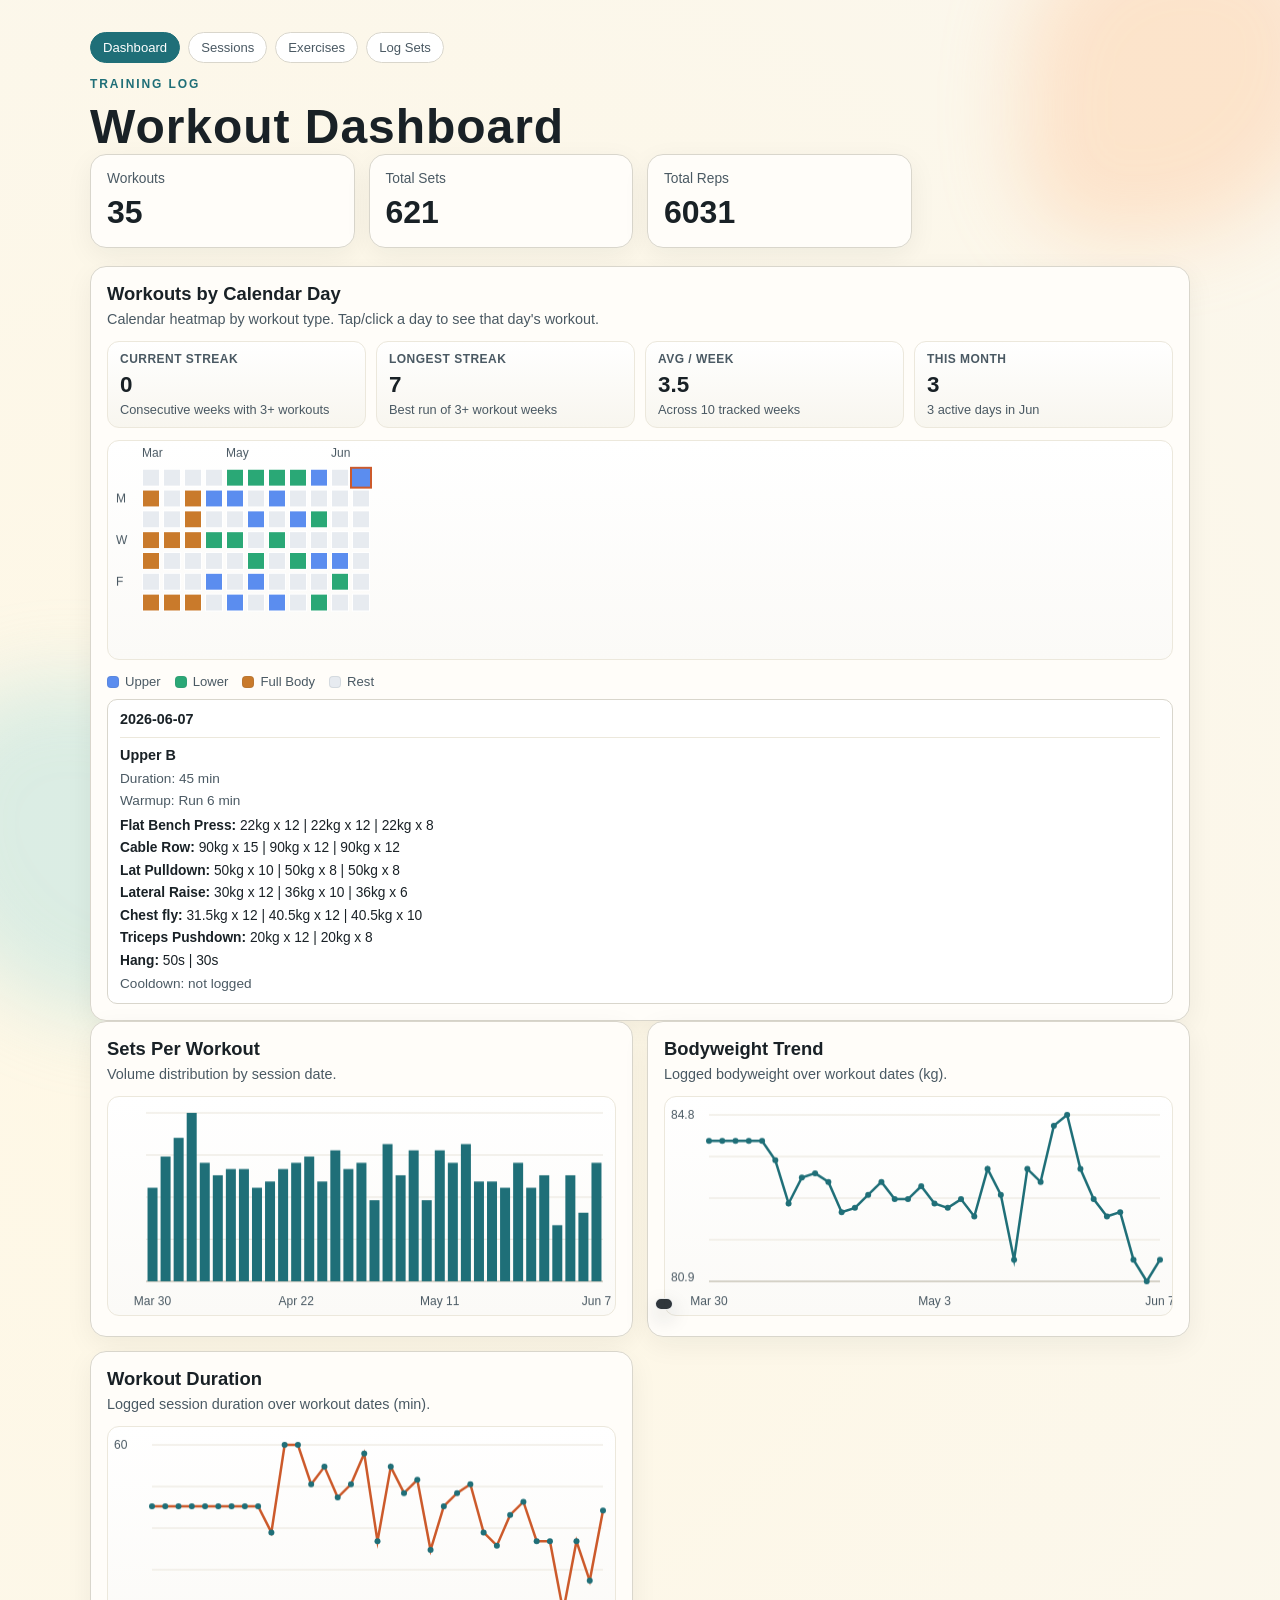
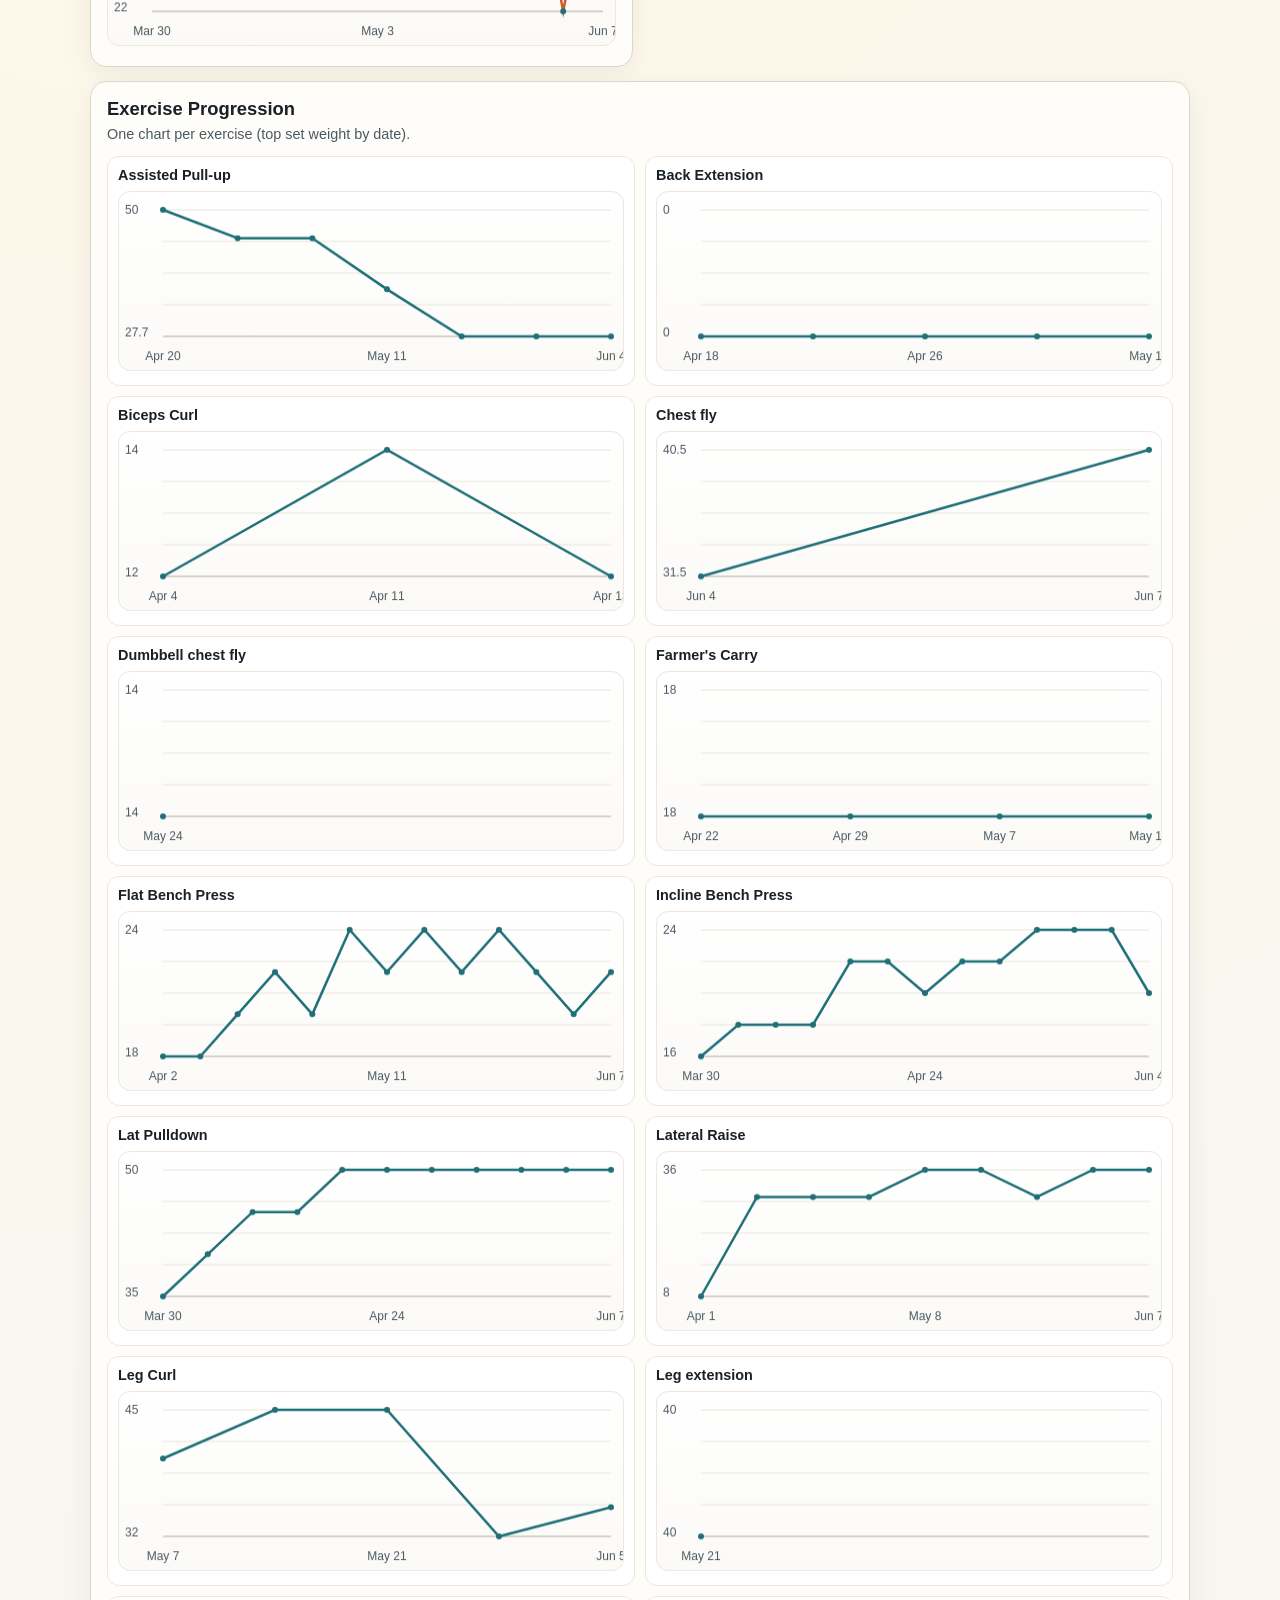
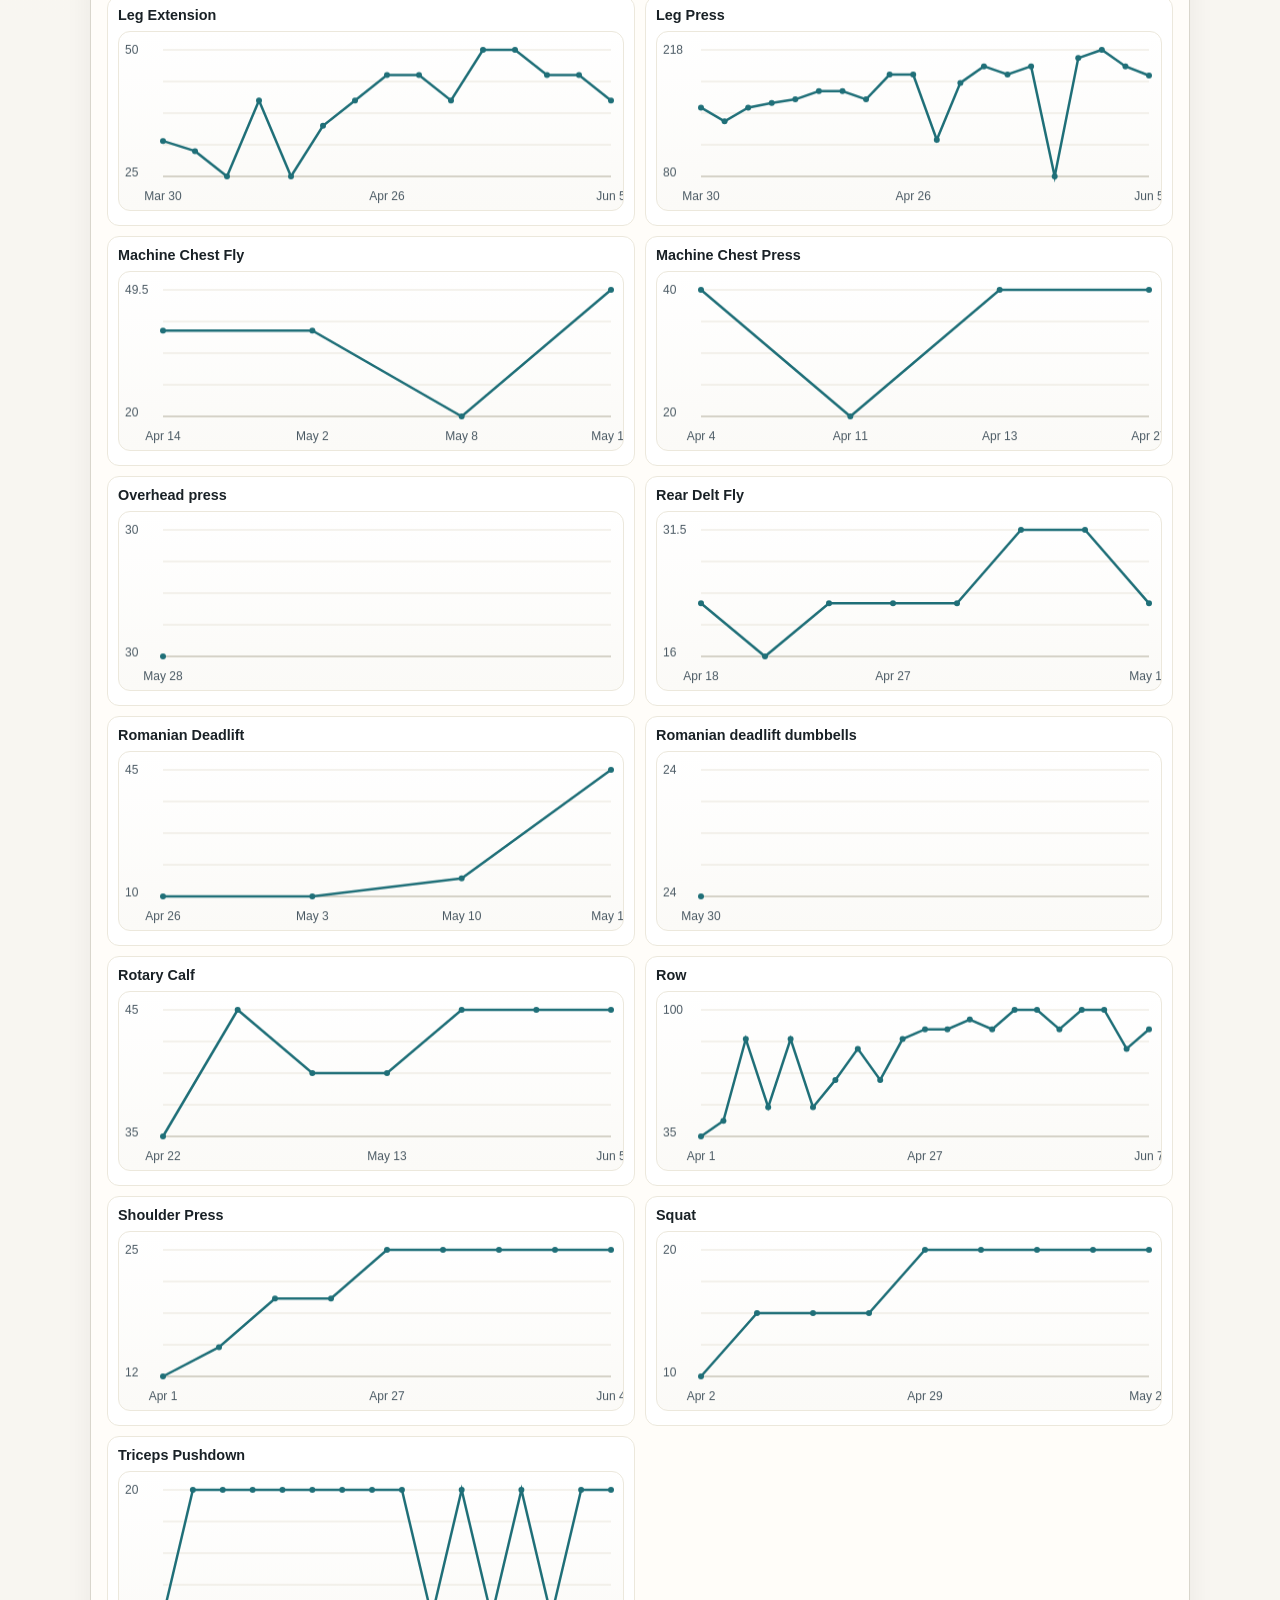
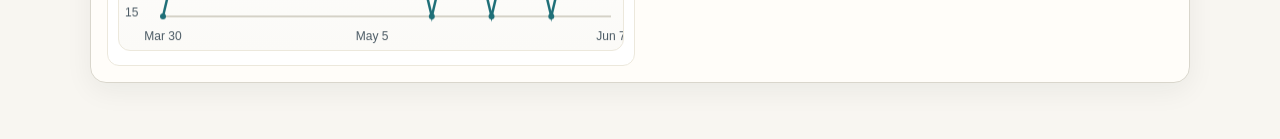
==== dashboard.html @ 43445c9c "Make log sets the default page" ====
<!doctype html>
<html lang="en">
  <head>
    <meta charset="UTF-8" />
    <meta name="viewport" content="width=device-width, initial-scale=1.0" />
    <title>Workout Dashboard</title>
    <link rel="icon" href="./favicon.svg" type="image/svg+xml" />
    <link rel="stylesheet" href="styles.css?v=20260505a" />
  </head>
  <body>
    <div class="bg-shape bg-shape-a"></div>
    <div class="bg-shape bg-shape-b"></div>

    <main class="container">
      <nav class="top-nav">
        <a class="top-nav-link is-active" href="./dashboard.html">Dashboard</a>
        <a class="top-nav-link" href="./sessions.html">Sessions</a>
        <a class="top-nav-link" href="./exercises.html">Exercises</a>
        <a class="top-nav-link" href="./index.html">Log Sets</a>
      </nav>
      <header class="hero">
        <p class="eyebrow">Training Log</p>
        <h1>Workout Dashboard</h1>
      </header>

      <section class="kpi-grid" aria-label="Key metrics">
        <article class="kpi-card">
          <p class="kpi-label">Workouts</p>
          <p id="kpi-workouts" class="kpi-value">-</p>
        </article>
        <article class="kpi-card">
          <p class="kpi-label">Total Sets</p>
          <p id="kpi-sets" class="kpi-value">-</p>
        </article>
        <article class="kpi-card">
          <p class="kpi-label">Total Reps</p>
          <p id="kpi-reps" class="kpi-value">-</p>
        </article>
      </section>

      <section class="panel">
        <h2>Workouts by Calendar Day</h2>
        <p class="panel-note">Calendar heatmap by workout type. Tap/click a day to see that day's workout.</p>
        <div id="activity-summary" class="activity-summary" aria-label="Training summary"></div>
        <canvas id="calendar-chart" height="220"></canvas>
        <div id="calendar-legend" class="calendar-legend" aria-label="Workout type legend"></div>
        <div id="calendar-day-detail" class="calendar-day-detail"></div>
      </section>

      <section class="panel-grid">
        <article class="panel">
          <h2>Sets Per Workout</h2>
          <p class="panel-note">Volume distribution by session date.</p>
          <canvas id="sets-chart" height="220"></canvas>
        </article>

        <article class="panel">
          <h2>Bodyweight Trend</h2>
          <p class="panel-note">Logged bodyweight over workout dates (kg).</p>
          <canvas id="bodyweight-chart" height="220"></canvas>
        </article>

        <article class="panel">
          <h2>Workout Duration</h2>
          <p class="panel-note">Logged session duration over workout dates (min).</p>
          <canvas id="duration-chart" height="220"></canvas>
        </article>

        <article class="panel panel-wide">
          <h2>Exercise Progression</h2>
          <p class="panel-note">One chart per exercise (top set weight by date).</p>
          <div id="exercise-charts" class="exercise-charts"></div>
        </article>
      </section>

    </main>

    <script src="app.js?v=20260521a"></script>
  </body>
</html>
---- styles.css ----
:root {
  --bg: #f8f6f1;
  --ink: #192126;
  --ink-soft: #4a5963;
  --card: #fffdf8;
  --line: #d9d6cc;
  --accent: #cc5a2b;
  --accent-2: #1f6f78;
  --accent-3: #e7b10a;
}

* {
  box-sizing: border-box;
}

body {
  margin: 0;
  color: var(--ink);
  background: radial-gradient(circle at 20% 20%, #fff8e5 0%, var(--bg) 55%),
    linear-gradient(180deg, #fdfbf6 0%, #f5f2ea 100%);
  font-family: "Avenir Next", "Trebuchet MS", "Gill Sans", sans-serif;
}

.bg-shape {
  position: fixed;
  z-index: -1;
  filter: blur(40px);
  opacity: 0.35;
}

.bg-shape-a {
  width: 320px;
  height: 320px;
  border-radius: 55% 45% 70% 30%;
  background: #ffc08f;
  top: -80px;
  right: -60px;
}

.bg-shape-b {
  width: 340px;
  height: 340px;
  border-radius: 42% 58% 35% 65%;
  background: #9ad9de;
  bottom: -120px;
  left: -80px;
}

.container {
  width: min(1100px, 92vw);
  margin: 32px auto 56px;
}

.top-nav {
  display: flex;
  gap: 8px;
  margin-bottom: 14px;
}

.top-nav-link {
  text-decoration: none;
  border: 1px solid var(--line);
  border-radius: 999px;
  padding: 7px 12px;
  font-size: 0.82rem;
  color: var(--ink-soft);
  background: #fff;
}

.top-nav-link.is-active {
  color: #fff;
  background: var(--accent-2);
  border-color: var(--accent-2);
}

.hero h1 {
  margin: 0;
  font-size: clamp(2rem, 4vw, 3rem);
  letter-spacing: 0.02em;
}

.eyebrow {
  margin: 0 0 8px;
  text-transform: uppercase;
  letter-spacing: 0.16em;
  color: var(--accent-2);
  font-size: 0.75rem;
  font-weight: 700;
}

.subtitle {
  margin: 8px 0 24px;
  color: var(--ink-soft);
}

.kpi-grid {
  display: grid;
  grid-template-columns: repeat(4, minmax(0, 1fr));
  gap: 14px;
  margin-bottom: 18px;
}

.kpi-card,
.panel {
  position: relative;
  background: color-mix(in oklab, var(--card) 90%, white 10%);
  border: 1px solid var(--line);
  border-radius: 16px;
  padding: 16px;
  box-shadow: 0 8px 28px rgba(25, 33, 38, 0.06);
}

.kpi-label {
  margin: 0;
  font-size: 0.86rem;
  color: var(--ink-soft);
}

.kpi-value {
  margin: 8px 0 0;
  font-size: clamp(1.4rem, 2.6vw, 2rem);
  font-weight: 700;
}

.panel-grid {
  display: grid;
  grid-template-columns: 1fr 1fr;
  gap: 14px;
}

.panel-wide {
  grid-column: 1 / -1;
}

.panel h2 {
  margin: 0;
  font-size: 1.15rem;
}

.panel-note {
  margin: 6px 0 14px;
  color: var(--ink-soft);
  font-size: 0.9rem;
}

.panel-head {
  display: flex;
  align-items: flex-end;
  justify-content: space-between;
  gap: 12px;
}

.select-wrap {
  display: inline-flex;
  flex-direction: column;
  gap: 6px;
  font-size: 0.8rem;
  color: var(--ink-soft);
}

select {
  min-width: 220px;
  border: 1px solid var(--line);
  background: #fff;
  padding: 8px 10px;
  border-radius: 10px;
  color: var(--ink);
  font: inherit;
}

canvas {
  width: 100%;
  border-radius: 12px;
  background: linear-gradient(180deg, #ffffff 0%, #fbfaf7 100%);
  border: 1px solid #ece8dc;
}

.chart-tooltip {
  position: absolute;
  z-index: 4;
  pointer-events: none;
  transform: translate(-50%, calc(-100% - 10px));
  padding: 5px 8px;
  border-radius: 7px;
  background: rgba(35, 42, 48, 0.94);
  color: #fff;
  border: 1px solid rgba(255, 255, 255, 0.9);
  box-shadow: 0 8px 20px rgba(25, 33, 38, 0.18);
  font-size: 0.78rem;
  white-space: nowrap;
}

.chart-tooltip[hidden] {
  display: none;
}

.session-list {
  display: grid;
  grid-template-columns: repeat(2, minmax(0, 1fr));
  gap: 10px;
}

.session-item {
  border: 1px solid var(--line);
  border-radius: 10px;
  padding: 10px;
  background: #fff;
}

.session-title {
  margin: 0;
  font-weight: 700;
  font-size: 0.95rem;
}

.session-meta,
.session-notes {
  margin: 4px 0 0;
  font-size: 0.84rem;
  color: var(--ink-soft);
}

.session-workout {
  margin-top: 8px;
  padding-top: 8px;
  border-top: 1px solid #ece8dc;
}

.session-exercise {
  margin: 5px 0 0;
  font-size: 0.84rem;
  color: var(--ink);
  line-height: 1.35;
}

.calendar-day-detail {
  margin-top: 10px;
  padding: 10px 12px;
  border: 1px solid var(--line);
  border-radius: 10px;
  background: #fff;
  font-size: 0.9rem;
  color: var(--ink);
  line-height: 1.35;
}

.activity-summary {
  display: grid;
  grid-template-columns: repeat(4, minmax(0, 1fr));
  gap: 10px;
  margin: 10px 0 12px;
}

.activity-stat {
  border: 1px solid #ece8dc;
  border-radius: 12px;
  background: linear-gradient(180deg, #ffffff 0%, #f8f6ef 100%);
  padding: 10px 12px;
}

.activity-stat-label {
  margin: 0;
  font-size: 0.75rem;
  font-weight: 700;
  letter-spacing: 0.04em;
  text-transform: uppercase;
  color: var(--ink-soft);
}

.activity-stat-value {
  margin: 6px 0 0;
  font-size: 1.4rem;
  font-weight: 700;
  color: var(--ink);
}

.activity-stat-note {
  margin: 4px 0 0;
  font-size: 0.8rem;
  color: var(--ink-soft);
}

.calendar-legend {
  display: flex;
  flex-wrap: wrap;
  gap: 8px 14px;
  margin-top: 10px;
  font-size: 0.82rem;
  color: var(--ink-soft);
}

.calendar-legend-item {
  display: inline-flex;
  align-items: center;
  gap: 6px;
}

.calendar-legend-swatch {
  width: 12px;
  height: 12px;
  border-radius: 4px;
  border: 1px solid rgba(74, 89, 99, 0.12);
}

.calendar-detail-workout {
  margin-top: 8px;
  padding-top: 8px;
  border-top: 1px solid #ece8dc;
}

.calendar-detail-meta {
  margin-top: 4px;
  color: var(--ink-soft);
  font-size: 0.85rem;
}

.calendar-detail-list {
  margin-top: 6px;
}

.calendar-detail-ex {
  margin-top: 4px;
  font-size: 0.86rem;
}

@media (max-width: 820px) {
  .activity-summary {
    grid-template-columns: repeat(2, minmax(0, 1fr));
  }
}

.week-overview,
.next-plan {
  display: grid;
  gap: 8px;
}

.week-overview-item,
.next-plan-item {
  border: 1px solid #ece8dc;
  border-radius: 10px;
  background: #fff;
  padding: 8px 10px;
  font-size: 0.9rem;
}

.next-plan-toggle {
  width: 100%;
  display: flex;
  align-items: flex-start;
  gap: 10px;
  text-align: left;
  color: inherit;
  font: inherit;
  cursor: pointer;
}

.next-plan-check {
  width: 24px;
  height: 24px;
  border-radius: 999px;
  border: 1px solid var(--line);
  background: #fff;
  color: #fff;
  display: inline-flex;
  align-items: center;
  justify-content: center;
  font-weight: 700;
  flex: 0 0 24px;
}

.week-overview-head {
  display: flex;
  align-items: center;
  justify-content: space-between;
  gap: 10px;
}

.week-overview-side {
  display: flex;
  flex-direction: column;
  align-items: flex-end;
  gap: 4px;
}

.week-overview-estimate {
  font-size: 0.8rem;
  color: var(--ink-soft);
}

.next-plan-head {
  font-size: 0.88rem;
  color: var(--ink-soft);
}

.next-plan-copy {
  min-width: 0;
}

.next-plan-toggle.is-done {
  background: color-mix(in oklab, #dff4e7 72%, white 28%);
  border-color: #9cccaf;
}

.next-plan-toggle.is-done .next-plan-check {
  border-color: #1f7a43;
  background: #1f7a43;
}

.next-plan-toggle.is-done .next-plan-name,
.next-plan-toggle.is-done .next-plan-target {
  opacity: 0.8;
}

.week-overview-item.is-next-workout {
  border-color: #8db5bb;
  background: color-mix(in oklab, #e8f6f7 72%, white 28%);
}

.next-plan-action {
  flex-shrink: 0;
  border: 1px solid #8db5bb;
  border-radius: 999px;
  background: #f2fbfc;
  color: #1f6f78;
  font: inherit;
  font-size: 0.78rem;
  font-weight: 700;
  padding: 6px 10px;
  cursor: pointer;
}

.next-plan-action.is-active {
  background: #1f6f78;
  border-color: #1f6f78;
  color: #fff;
  cursor: default;
}

.next-plan-name {
  font-weight: 700;
}

.next-plan-target {
  margin-top: 2px;
  color: var(--ink-soft);
  font-size: 0.84rem;
}

.exercise-charts {
  display: grid;
  grid-template-columns: repeat(2, minmax(0, 1fr));
  gap: 10px;
}

.exercise-library {
  display: grid;
  grid-template-columns: repeat(2, minmax(0, 1fr));
  gap: 14px;
}

.exercise-library-card {
  display: grid;
  grid-template-columns: 132px minmax(0, 1fr);
  gap: 14px;
  align-items: stretch;
  border: 1px solid #ece8dc;
  border-radius: 18px;
  overflow: hidden;
  background: linear-gradient(180deg, #fffdf9 0%, #f6f3eb 100%);
  box-shadow: 0 10px 24px rgba(25, 33, 38, 0.06);
}

.exercise-library-visual {
  position: relative;
  min-height: 172px;
  padding: 14px;
  display: flex;
  align-items: flex-end;
  justify-content: center;
  background: linear-gradient(180deg, rgba(255,255,255,0.8) 0%, rgba(255,255,255,0.22) 100%);
}

.exercise-demo-link {
  position: absolute;
  inset: 0;
  display: block;
  color: inherit;
  text-decoration: none;
}

.exercise-demo-image {
  width: 100%;
  height: 100%;
  object-fit: cover;
  display: block;
}

.exercise-demo-badge {
  position: absolute;
  left: 12px;
  bottom: 12px;
  display: inline-flex;
  align-items: center;
  border-radius: 999px;
  padding: 6px 10px;
  background: rgba(25, 33, 38, 0.72);
  color: #fff;
  font-size: 0.75rem;
  font-weight: 700;
  letter-spacing: 0.04em;
  text-transform: uppercase;
}

.exercise-library-card[data-group="chest"] .exercise-library-visual {
  background: radial-gradient(circle at 30% 25%, #ffd7c4 0%, #f7b48c 45%, #e48a59 100%);
}

.exercise-library-card[data-group="back"] .exercise-library-visual {
  background: radial-gradient(circle at 30% 25%, #c5edf0 0%, #87d0d8 45%, #468f99 100%);
}

.exercise-library-card[data-group="legs"] .exercise-library-visual {
  background: radial-gradient(circle at 30% 25%, #d8f1cf 0%, #9fd38b 45%, #5f9860 100%);
}

.exercise-library-card[data-group="shoulders"] .exercise-library-visual {
  background: radial-gradient(circle at 30% 25%, #f5d8ff 0%, #c9a4ef 45%, #8a67bc 100%);
}

.exercise-library-card[data-group="arms"] .exercise-library-visual {
  background: radial-gradient(circle at 30% 25%, #ffe3b8 0%, #f0bf6f 45%, #bd8743 100%);
}

.exercise-library-card[data-group="core"] .exercise-library-visual {
  background: radial-gradient(circle at 30% 25%, #ffeab8 0%, #e7cf67 45%, #b1972d 100%);
}

.exercise-library-card[data-group="other"] .exercise-library-visual {
  background: radial-gradient(circle at 30% 25%, #e4e9ef 0%, #b7c0cc 45%, #7c8897 100%);
}

.exercise-avatar {
  width: 78px;
  height: 78px;
  border-radius: 24px;
  background: rgba(255, 255, 255, 0.88);
  border: 1px solid rgba(255, 255, 255, 0.55);
  display: flex;
  align-items: center;
  justify-content: center;
  font-size: 1.45rem;
  font-weight: 800;
  letter-spacing: 0.08em;
  color: #243039;
  backdrop-filter: blur(6px);
  box-shadow: 0 10px 20px rgba(25, 33, 38, 0.12);
}

.exercise-stripes {
  position: absolute;
  inset: 14px;
  display: flex;
  align-items: flex-start;
  justify-content: space-between;
  pointer-events: none;
}

.exercise-stripes span {
  width: 18px;
  height: 78px;
  border-radius: 999px;
  background: rgba(255, 255, 255, 0.22);
}

.exercise-stripes span:nth-child(2) {
  height: 54px;
  margin-top: 26px;
}

.exercise-stripes span:nth-child(3) {
  height: 96px;
  margin-top: 8px;
}

.exercise-library-body {
  padding: 14px 16px 14px 0;
  min-width: 0;
}

.exercise-library-head {
  display: flex;
  align-items: flex-start;
  justify-content: space-between;
  gap: 10px;
}

.exercise-library-meta {
  margin-top: 8px;
}

.exercise-library-name {
  margin: 0;
  font-size: 1rem;
  font-weight: 700;
}

.exercise-library-alias {
  margin: 6px 0 0;
  color: var(--ink-soft);
  font-size: 0.82rem;
  line-height: 1.35;
}

.exercise-category-badge {
  display: inline-flex;
  align-items: center;
  white-space: nowrap;
  border-radius: 999px;
  padding: 6px 10px;
  background: rgba(255, 255, 255, 0.88);
  border: 1px solid #ece8dc;
  color: var(--ink-soft);
  font-size: 0.76rem;
  font-weight: 700;
  letter-spacing: 0.04em;
  text-transform: uppercase;
}

.exercise-demo-source {
  color: var(--accent-2);
  font-size: 0.8rem;
  font-weight: 700;
  text-decoration: none;
}

.exercise-demo-source.is-muted {
  color: var(--ink-soft);
  font-weight: 600;
}

.exercise-library-stats {
  display: grid;
  grid-template-columns: repeat(3, minmax(0, 1fr));
  gap: 8px;
  margin-top: 12px;
}

.exercise-stat {
  border: 1px solid #ece8dc;
  border-radius: 12px;
  padding: 10px;
  background: rgba(255, 255, 255, 0.72);
}

.exercise-stat-label {
  display: block;
  margin-bottom: 6px;
  color: var(--ink-soft);
  font-size: 0.74rem;
  text-transform: uppercase;
  letter-spacing: 0.04em;
}

.exercise-library-notes {
  display: flex;
  flex-wrap: wrap;
  gap: 8px;
  margin-top: 12px;
}

.exercise-library-notes span {
  display: inline-flex;
  align-items: center;
  border-radius: 999px;
  padding: 6px 10px;
  background: #fff;
  border: 1px solid #ece8dc;
  color: var(--ink-soft);
  font-size: 0.8rem;
}

.exercise-library-empty {
  border: 1px dashed var(--line);
  border-radius: 14px;
  padding: 18px;
  background: rgba(255, 255, 255, 0.6);
  color: var(--ink-soft);
}

.exercise-card {
  border: 1px solid #ece8dc;
  border-radius: 12px;
  background: #fff;
  padding: 10px;
}

.exercise-card-title {
  margin: 0 0 8px;
  font-size: 0.9rem;
  font-weight: 700;
}

.exercise-card canvas {
  height: 180px;
}

.live-session-grid {
  display: grid;
  grid-template-columns: repeat(3, minmax(0, 220px));
  gap: 10px;
  margin-bottom: 12px;
}

.live-grid {
  display: grid;
  grid-template-columns: repeat(4, minmax(0, 1fr));
  gap: 10px;
  align-items: end;
}

.live-field {
  display: grid;
  gap: 5px;
  font-size: 0.82rem;
  color: var(--ink-soft);
}

[hidden] {
  display: none !important;
}

.live-field input,
.live-field select {
  border: 1px solid var(--line);
  background: #fff;
  border-radius: 10px;
  padding: 10px 12px;
  font: inherit;
  color: var(--ink);
}

.live-actions {
  display: flex;
  flex-wrap: wrap;
  gap: 8px;
}

.live-actions-top {
  margin-bottom: 10px;
}

.live-btn {
  border: 0;
  border-radius: 10px;
  background: var(--accent-2);
  color: #fff;
  padding: 10px 12px;
  font: inherit;
  font-weight: 700;
}

.live-advanced {
  margin-top: 8px;
  border: 1px solid #ece8dc;
  border-radius: 10px;
  background: #fff;
  padding: 8px 10px;
}

.live-advanced > summary {
  cursor: pointer;
  font-size: 0.84rem;
  font-weight: 700;
  color: var(--ink);
}

.live-advanced-actions {
  margin-top: 8px;
  display: flex;
  flex-wrap: wrap;
  gap: 8px;
}

.live-btn-start {
  background: #1f7a43;
}

.live-btn-end {
  background: #b03a2e;
}

.live-btn-muted {
  background: #8a948d;
}

.live-btn-accent {
  background: var(--accent);
}

.live-btn-dark {
  background: #1e2a32;
}

.live-btn-plus {
  min-width: 56px;
  min-height: 56px;
  padding: 0;
  font-size: 2rem;
  line-height: 1;
  background: var(--accent);
}

.live-btn-minus {
  min-width: 56px;
  min-height: 56px;
  padding: 0;
  font-size: 2rem;
  line-height: 1;
  background: #8a948d;
}

.live-status {
  margin-top: 10px;
  font-size: 0.84rem;
  color: var(--ink-soft);
}

.live-estimate {
  margin-top: 4px;
  font-size: 0.84rem;
  color: var(--ink);
}

.live-feedback {
  margin-top: 4px;
  font-size: 0.82rem;
  color: var(--accent-2);
  min-height: 1.1em;
}

.live-ex-history {
  margin-top: 8px;
  padding: 8px 10px;
  border: 1px solid #ece8dc;
  border-radius: 10px;
  background: #fff;
  font-size: 0.84rem;
  color: var(--ink-soft);
  line-height: 1.35;
}

.live-ex-history-title {
  margin: 0 0 4px;
  color: var(--ink);
  font-weight: 700;
}

.live-ex-history-row {
  margin: 3px 0 0;
}

.live-list {
  margin-top: 10px;
  display: grid;
  gap: 8px;
}

.live-item {
  border: 1px solid #ece8dc;
  border-radius: 10px;
  background: #fff;
  padding: 8px 10px;
  font-size: 0.9rem;
}

.live-item-name {
  font-weight: 700;
}

.live-item-sets {
  margin-top: 4px;
  font-size: 0.84rem;
  color: var(--ink-soft);
}

.live-yaml-output {
  width: 100%;
  min-height: 180px;
  border: 1px solid var(--line);
  border-radius: 10px;
  background: #fff;
  color: var(--ink);
  font: 12px/1.4 "Menlo", "Consolas", monospace;
  padding: 10px 12px;
  resize: vertical;
}

@media (max-width: 900px) {
  .kpi-grid {
    grid-template-columns: repeat(2, minmax(0, 1fr));
  }

  .panel-grid {
    grid-template-columns: 1fr;
  }

  .exercise-charts {
    grid-template-columns: 1fr;
  }

  .exercise-library {
    grid-template-columns: 1fr;
  }

  .live-grid {
    grid-template-columns: 1fr;
  }

  .live-session-grid {
    grid-template-columns: 1fr;
  }

  .next-plan-head {
    align-items: flex-start;
    flex-direction: column;
  }

  .live-actions {
    grid-column: 1 / -1;
  }

  .live-actions .live-btn,
  .live-advanced-actions .live-btn {
    width: 100%;
  }

  .session-list {
    grid-template-columns: 1fr;
  }

  select {
    min-width: 180px;
  }
}

@media (max-width: 720px) {
  .exercise-library-card {
    grid-template-columns: 1fr;
  }

  .exercise-library-body {
    padding: 0 14px 14px;
  }

  .exercise-library-visual {
    min-height: 116px;
    align-items: center;
  }

  .exercise-library-stats {
    grid-template-columns: 1fr;
  }
}
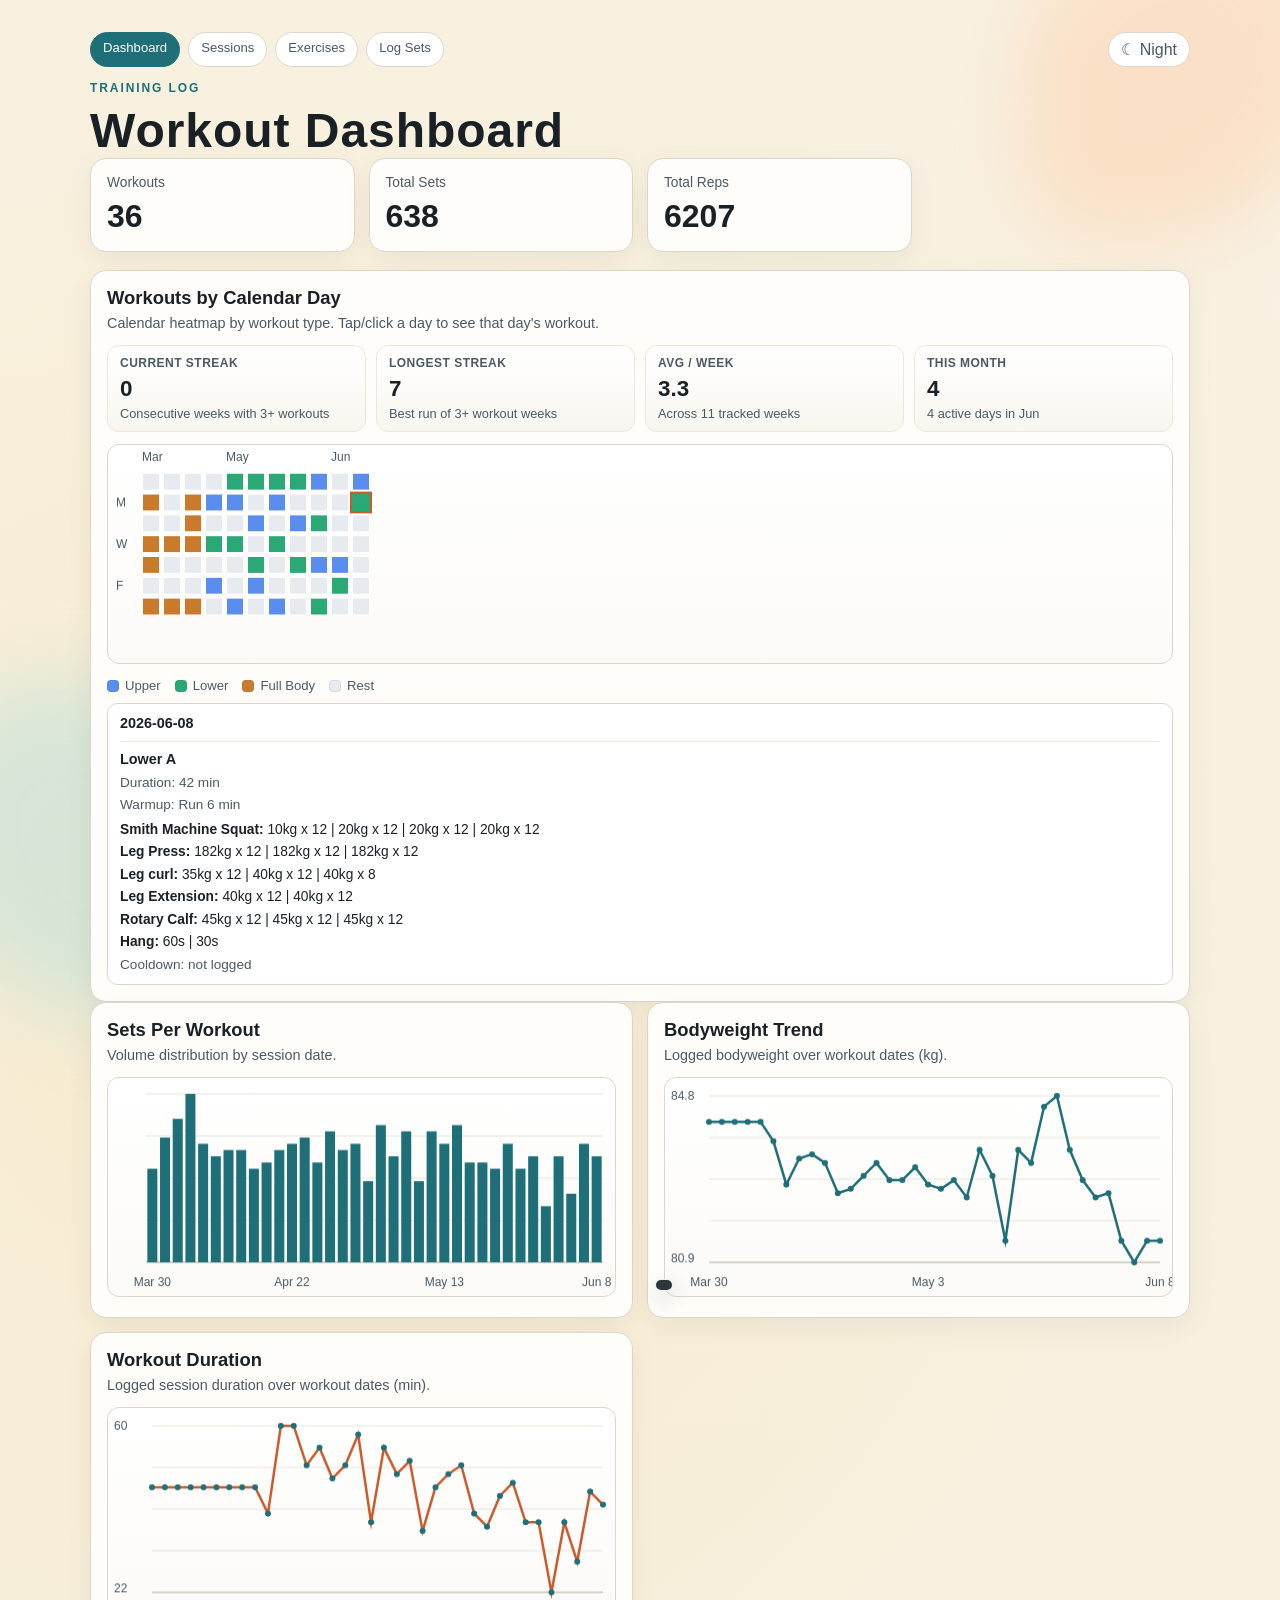
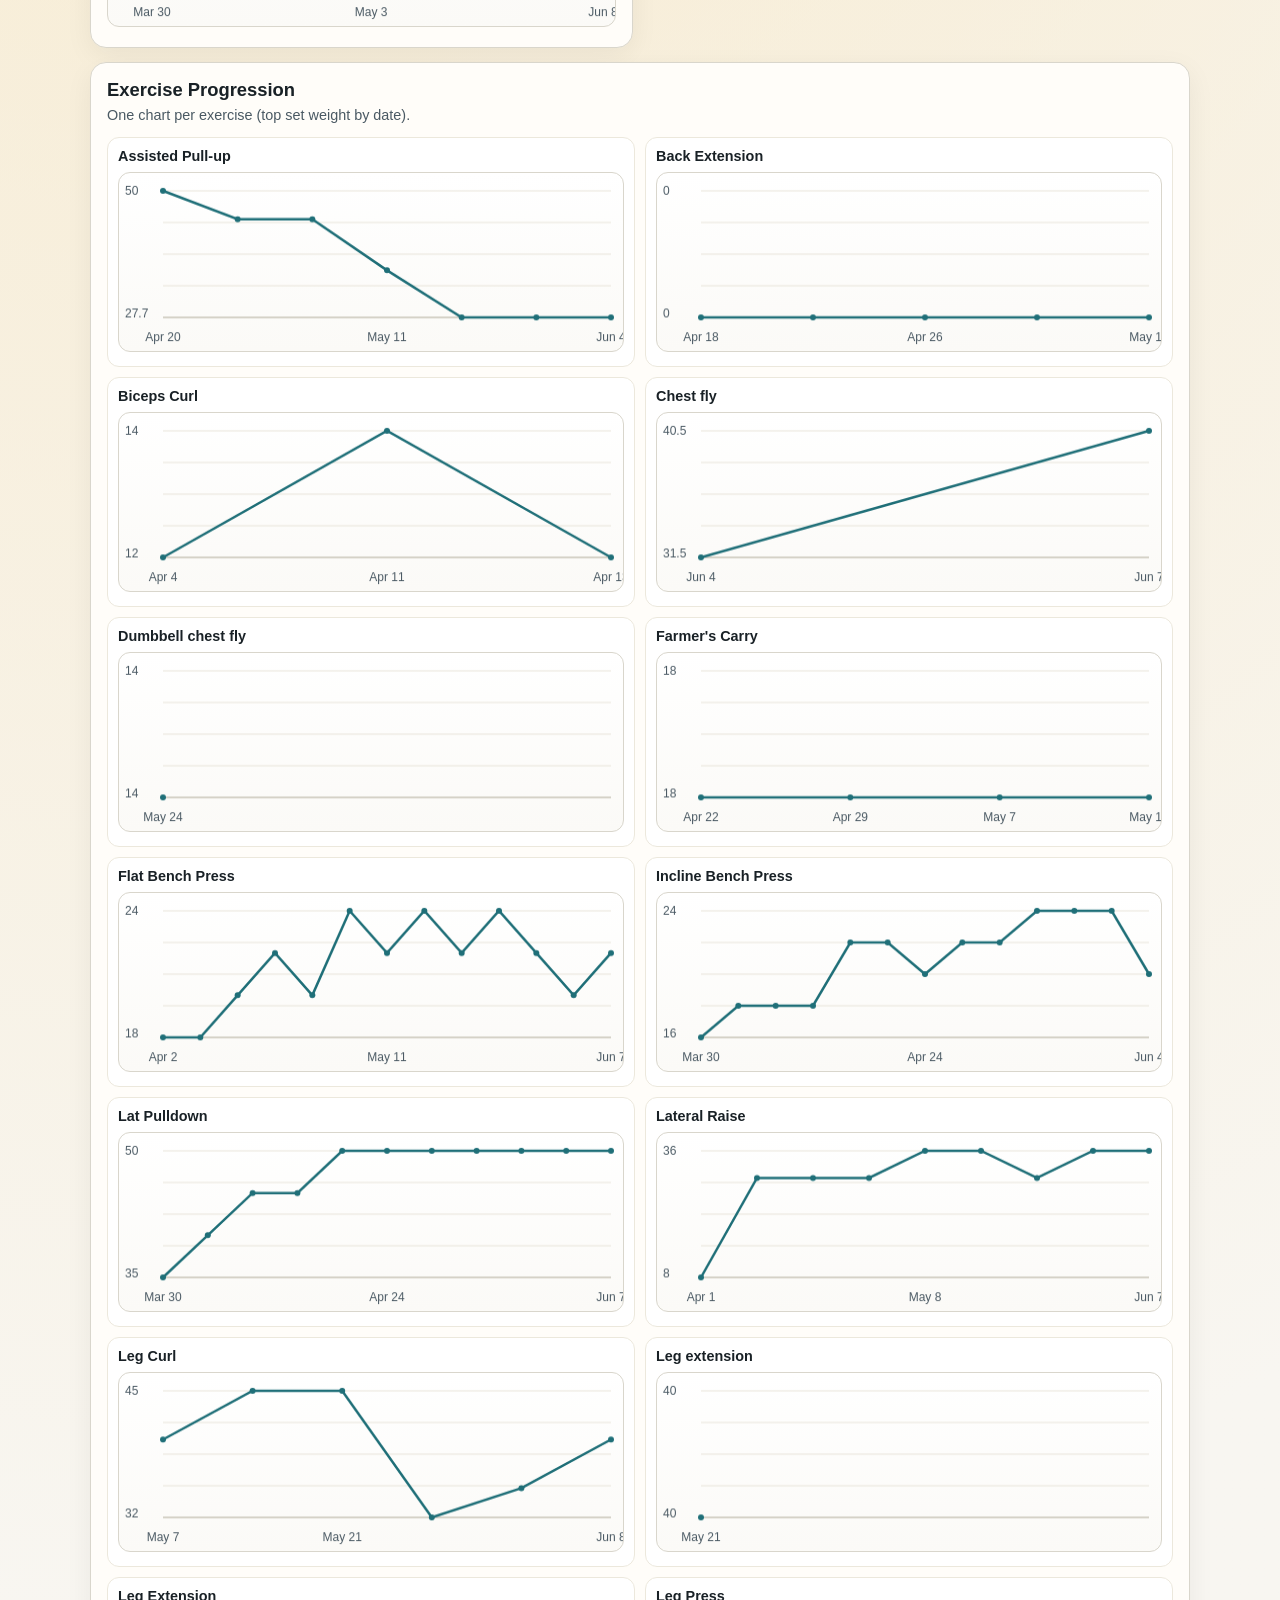
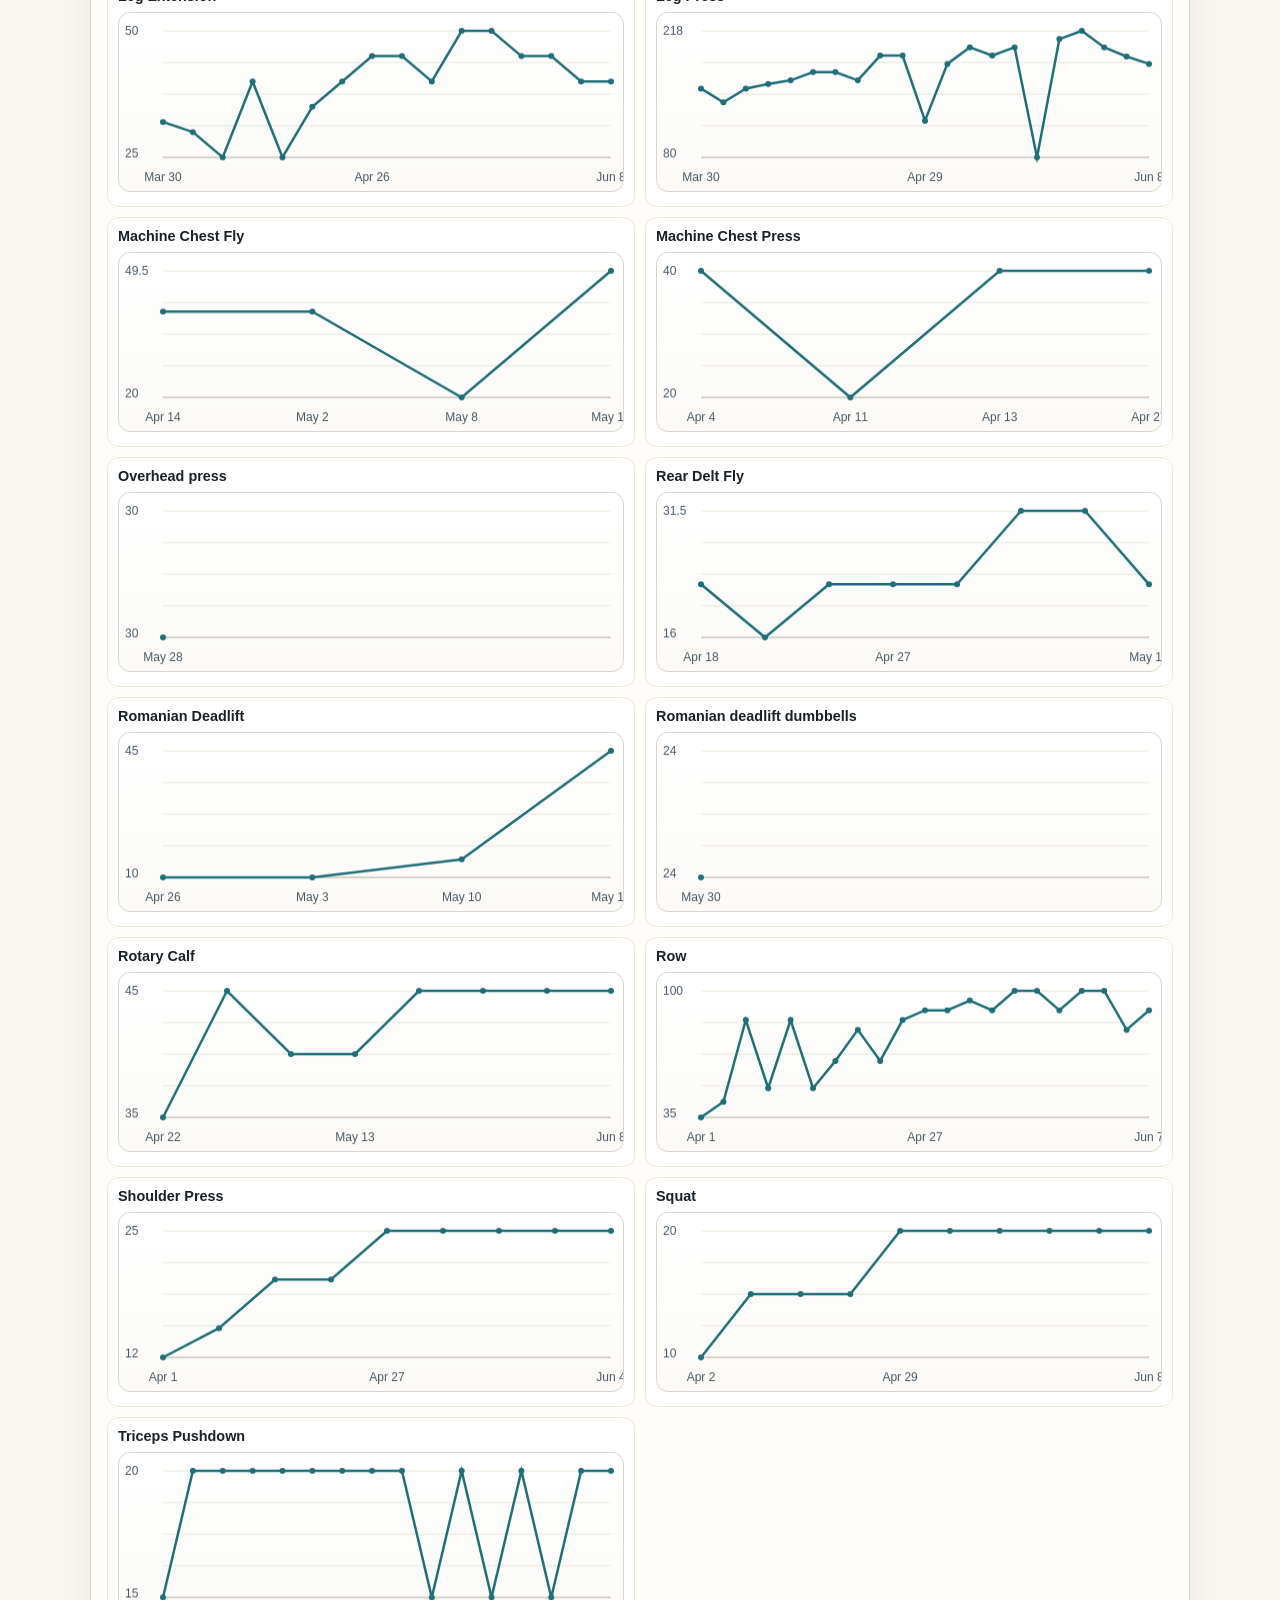
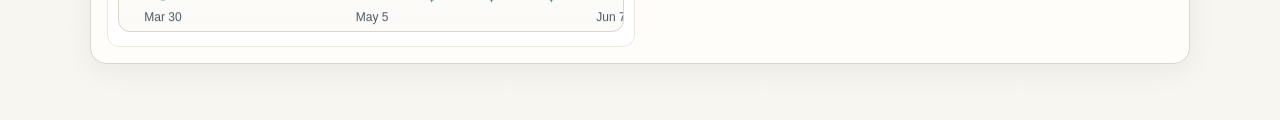
==== commit 85cc6001: "Add night mode switch" ====
--- a/dashboard.html
+++ b/dashboard.html
@@ -5,7 +5,7 @@
     <meta name="viewport" content="width=device-width, initial-scale=1.0" />
     <title>Workout Dashboard</title>
     <link rel="icon" href="./favicon.svg" type="image/svg+xml" />
-    <link rel="stylesheet" href="styles.css?v=20260505a" />
+    <link rel="stylesheet" href="styles.css?v=20260608b" />
   </head>
   <body>
     <div class="bg-shape bg-shape-a"></div>
@@ -75,6 +75,6 @@
 
     </main>
 
-    <script src="app.js?v=20260521a"></script>
+    <script src="app.js?v=20260608b"></script>
   </body>
 </html>
--- a/styles.css
+++ b/styles.css
@@ -7,6 +7,29 @@
   --accent: #cc5a2b;
   --accent-2: #1f6f78;
   --accent-3: #e7b10a;
+  --surface: #fff;
+  --surface-soft: #fbfaf7;
+  --panel-shadow: rgba(25, 33, 38, 0.06);
+  --chart-grid: #e9e5da;
+  --chart-axis: #b9b4a6;
+  color-scheme: light;
+}
+
+body[data-theme="night"] {
+  --bg: #101820;
+  --ink: #f1f5f7;
+  --ink-soft: #b7c4cb;
+  --card: #17232c;
+  --line: #31424d;
+  --accent: #ff8a5b;
+  --accent-2: #62c7d3;
+  --accent-3: #f0c94c;
+  --surface: #1d2a34;
+  --surface-soft: #15202a;
+  --panel-shadow: rgba(0, 0, 0, 0.34);
+  --chart-grid: #2c3a44;
+  --chart-axis: #6f808a;
+  color-scheme: dark;
 }
 
 * {
@@ -16,8 +39,8 @@
 body {
   margin: 0;
   color: var(--ink);
-  background: radial-gradient(circle at 20% 20%, #fff8e5 0%, var(--bg) 55%),
-    linear-gradient(180deg, #fdfbf6 0%, #f5f2ea 100%);
+  background: radial-gradient(circle at 20% 20%, color-mix(in oklab, var(--accent-3) 22%, transparent) 0%, var(--bg) 55%),
+    linear-gradient(180deg, color-mix(in oklab, var(--surface) 72%, var(--bg) 28%) 0%, var(--bg) 100%);
   font-family: "Avenir Next", "Trebuchet MS", "Gill Sans", sans-serif;
 }
 
@@ -53,6 +76,7 @@
 
 .top-nav {
   display: flex;
+  flex-wrap: wrap;
   gap: 8px;
   margin-bottom: 14px;
 }
@@ -64,7 +88,13 @@
   padding: 7px 12px;
   font-size: 0.82rem;
   color: var(--ink-soft);
-  background: #fff;
+  background: var(--surface);
+}
+
+.theme-toggle {
+  cursor: pointer;
+  font: inherit;
+  margin-left: auto;
 }
 
 .top-nav-link.is-active {
@@ -107,7 +137,7 @@
   border: 1px solid var(--line);
   border-radius: 16px;
   padding: 16px;
-  box-shadow: 0 8px 28px rgba(25, 33, 38, 0.06);
+  box-shadow: 0 8px 28px var(--panel-shadow);
 }
 
 .kpi-label {
@@ -161,18 +191,30 @@
 select {
   min-width: 220px;
   border: 1px solid var(--line);
-  background: #fff;
+  background: var(--surface);
   padding: 8px 10px;
   border-radius: 10px;
   color: var(--ink);
   font: inherit;
+}
+
+input,
+textarea {
+  border-color: var(--line);
+  background: var(--surface);
+  color: var(--ink);
+}
+
+input::placeholder,
+textarea::placeholder {
+  color: color-mix(in oklab, var(--ink-soft) 76%, transparent);
 }
 
 canvas {
   width: 100%;
   border-radius: 12px;
-  background: linear-gradient(180deg, #ffffff 0%, #fbfaf7 100%);
-  border: 1px solid #ece8dc;
+  background: linear-gradient(180deg, var(--surface) 0%, var(--surface-soft) 100%);
+  border: 1px solid var(--line);
 }
 
 .chart-tooltip {
@@ -889,13 +931,54 @@
   min-height: 180px;
   border: 1px solid var(--line);
   border-radius: 10px;
-  background: #fff;
+  background: var(--surface);
   color: var(--ink);
   font: 12px/1.4 "Menlo", "Consolas", monospace;
   padding: 10px 12px;
   resize: vertical;
 }
 
+body[data-theme="night"] .bg-shape {
+  opacity: 0.18;
+}
+
+body[data-theme="night"] .session-item,
+body[data-theme="night"] .calendar-day-detail,
+body[data-theme="night"] .activity-stat,
+body[data-theme="night"] .exercise-card,
+body[data-theme="night"] .next-plan-item,
+body[data-theme="night"] .exercise-history,
+body[data-theme="night"] .live-advanced,
+body[data-theme="night"] .live-item,
+body[data-theme="night"] .live-ex-history {
+  background: var(--surface);
+  border-color: var(--line);
+}
+
+body[data-theme="night"] .activity-stat,
+body[data-theme="night"] .exercise-card {
+  background: linear-gradient(180deg, var(--surface) 0%, var(--surface-soft) 100%);
+}
+
+body[data-theme="night"] .session-workout,
+body[data-theme="night"] .activity-block,
+body[data-theme="night"] .next-plan-item + .next-plan-item {
+  border-color: var(--line);
+}
+
+body[data-theme="night"] .exercise-visual-placeholder,
+body[data-theme="night"] .exercise-history-chip,
+body[data-theme="night"] .next-plan-meta,
+body[data-theme="night"] .week-day {
+  color: var(--ink);
+  background: color-mix(in oklab, var(--surface) 84%, white 16%);
+  border-color: var(--line);
+}
+
+body[data-theme="night"] .live-btn-dark {
+  background: #0f151b;
+}
+
 @media (max-width: 900px) {
   .kpi-grid {
     grid-template-columns: repeat(2, minmax(0, 1fr));
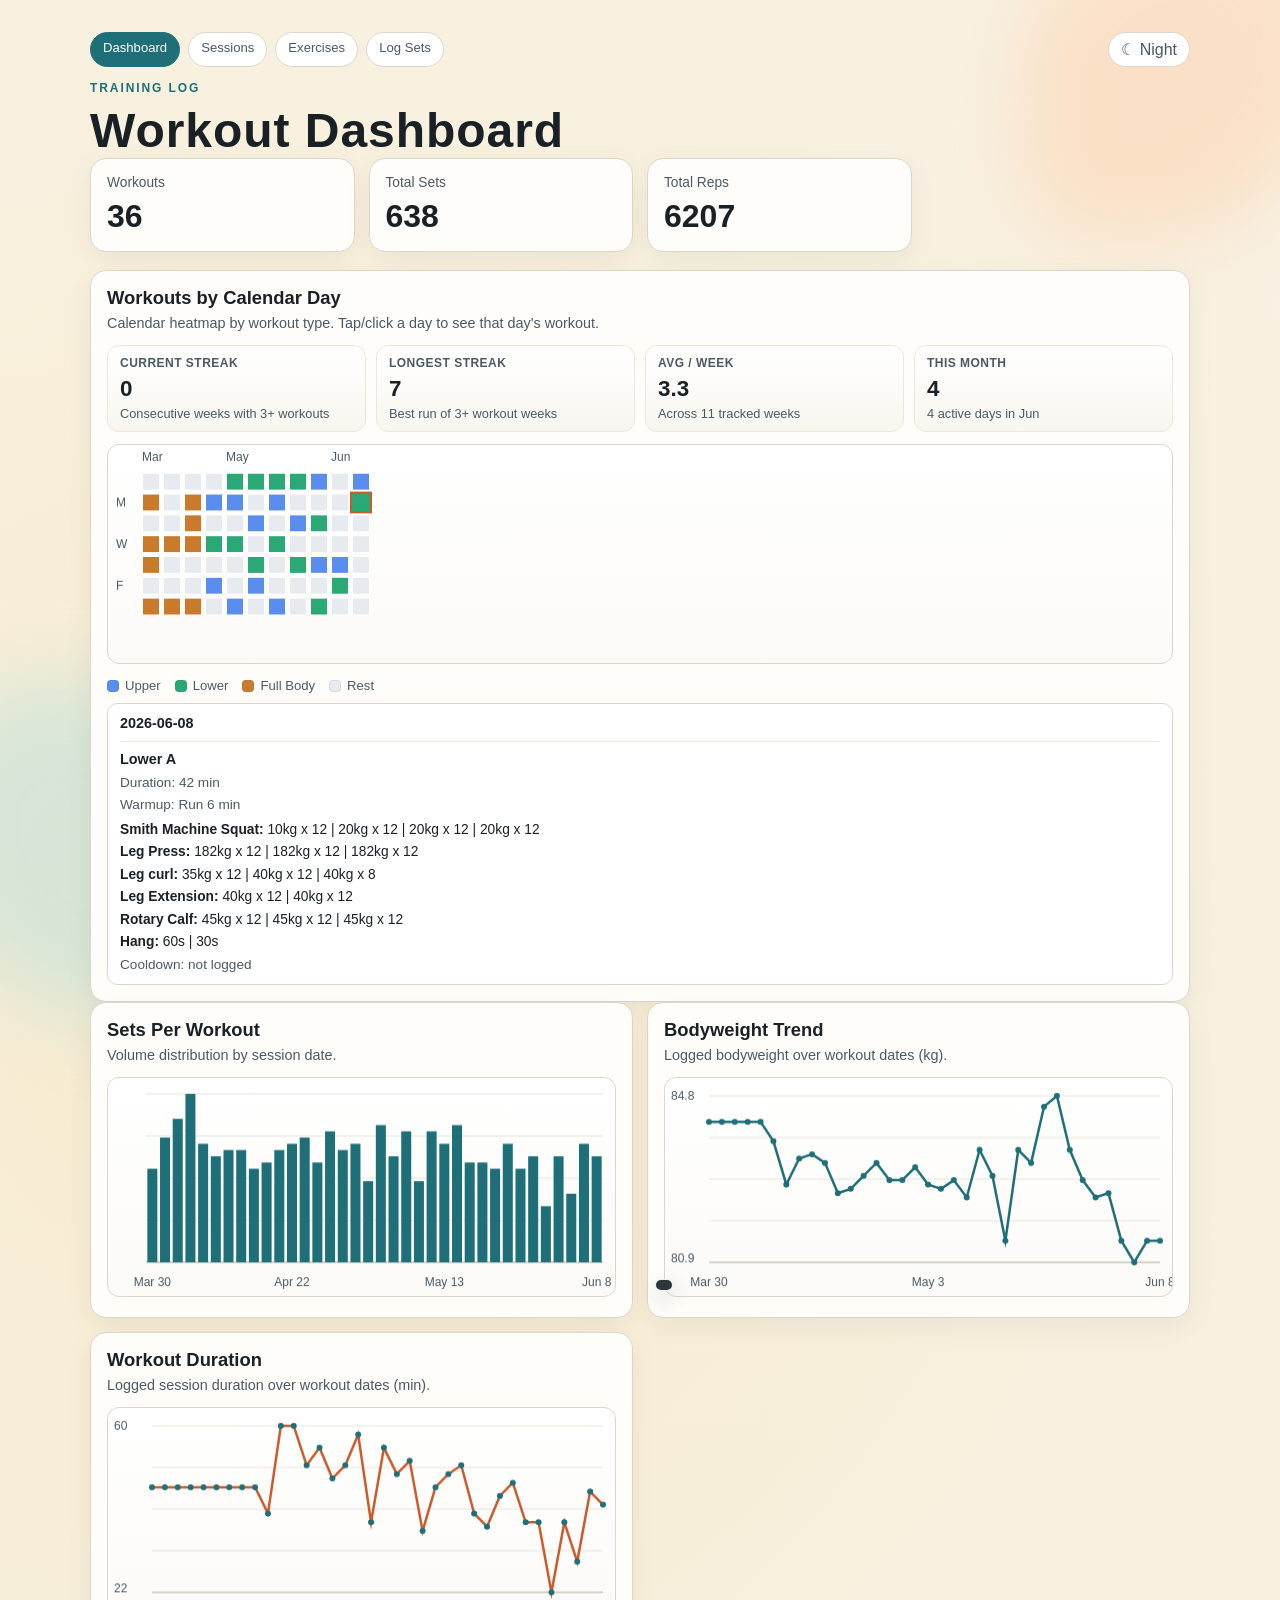
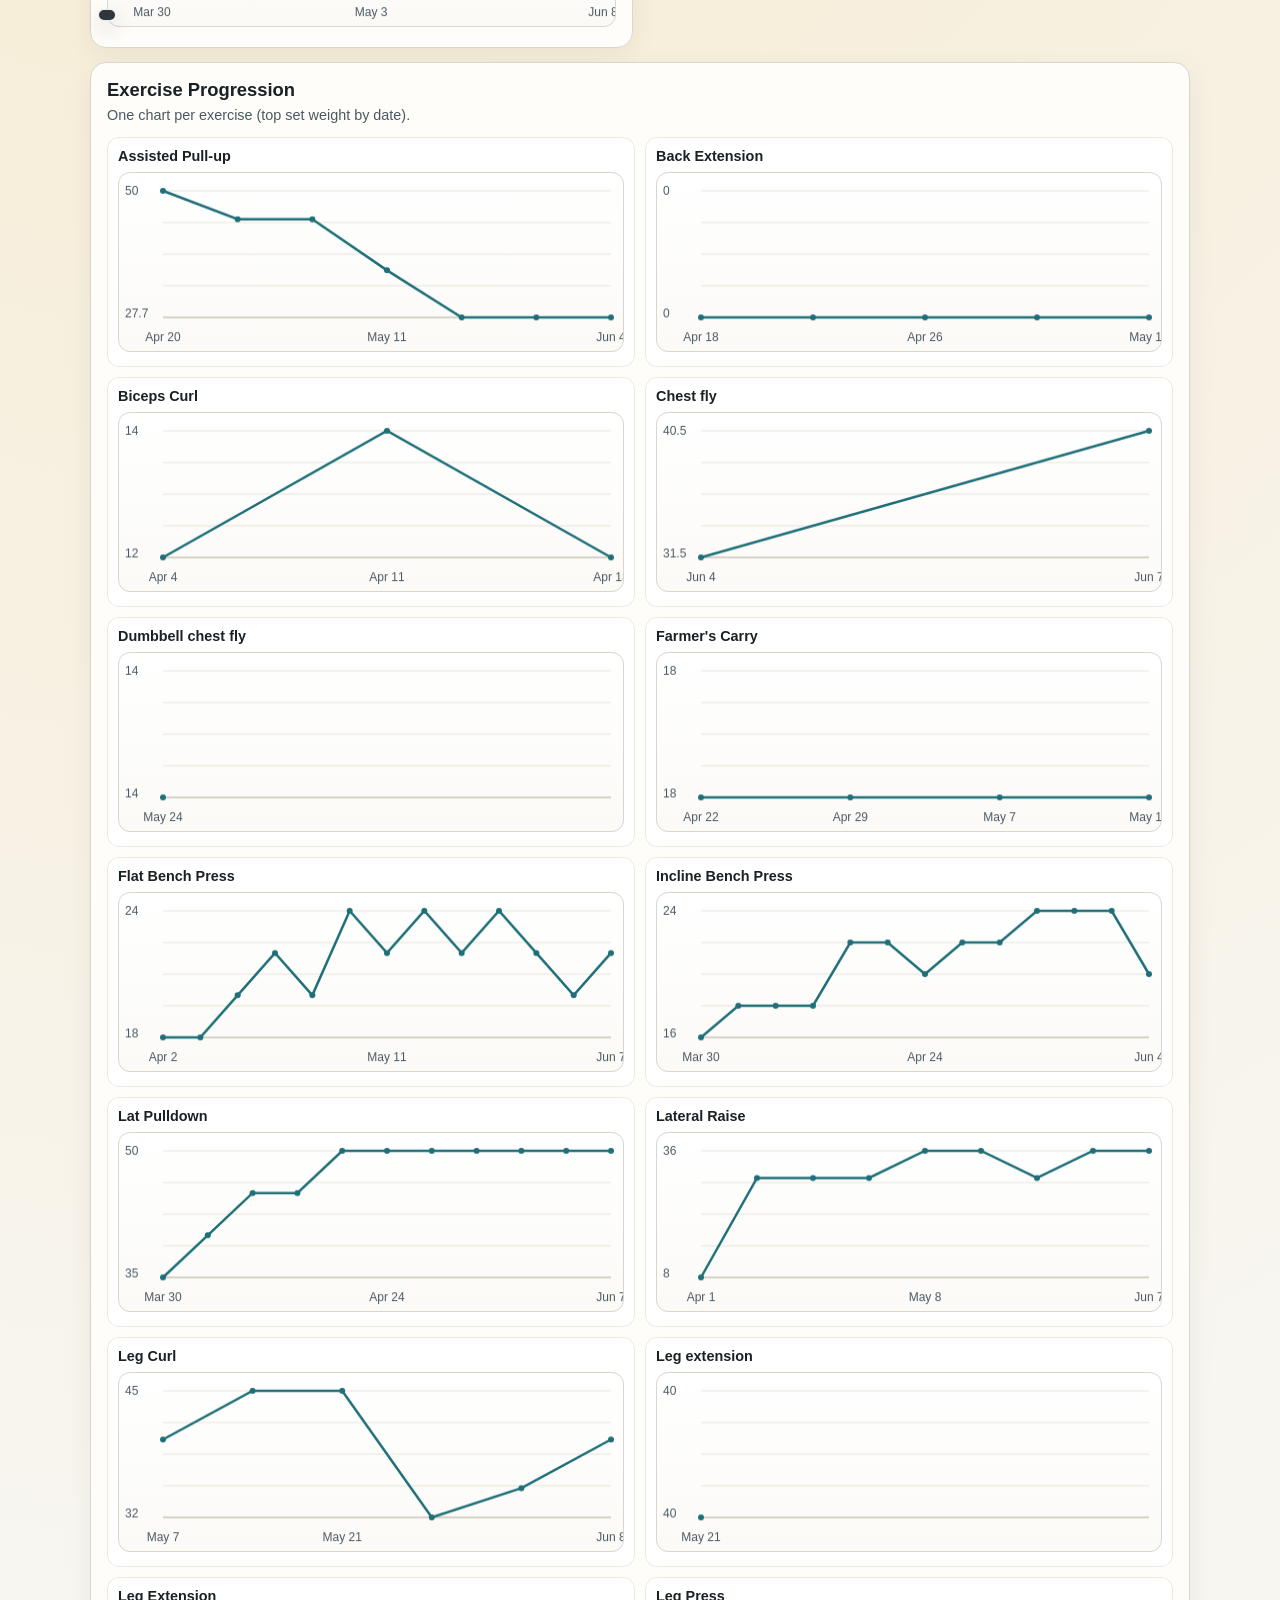
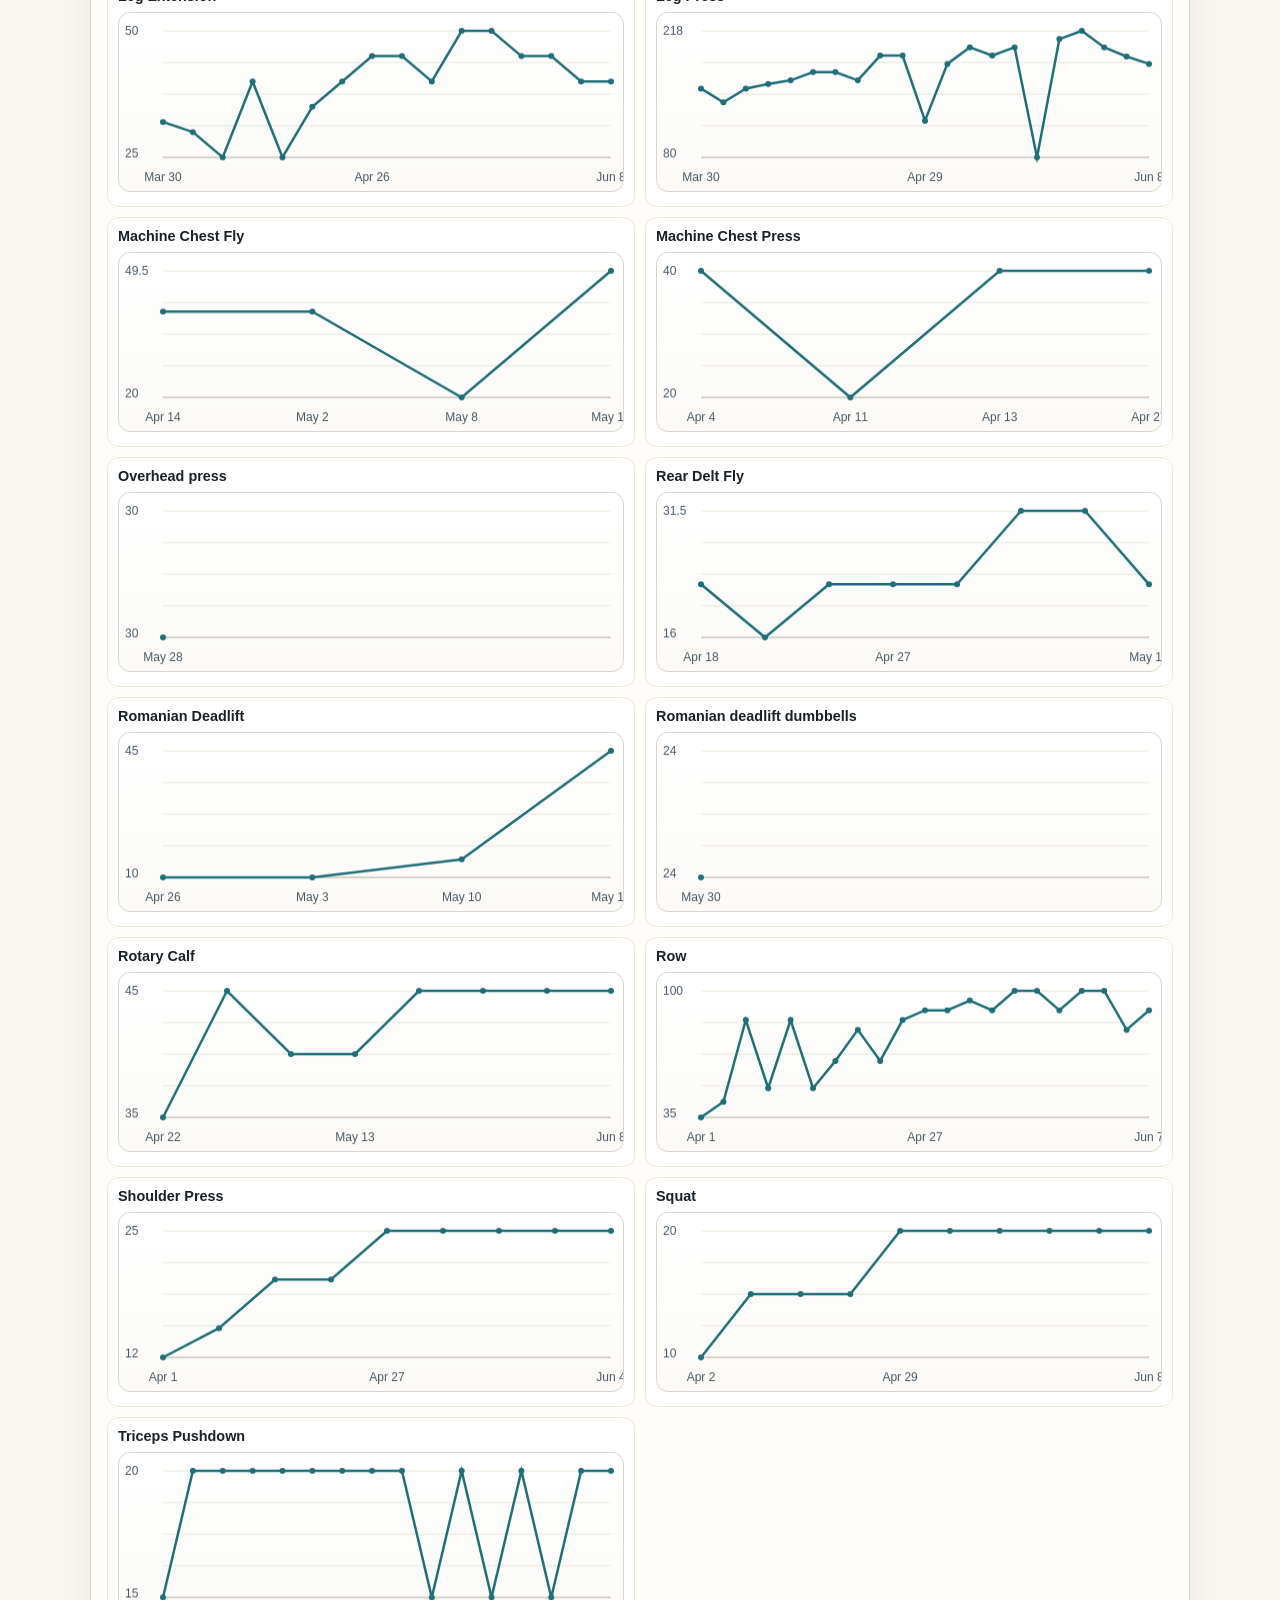
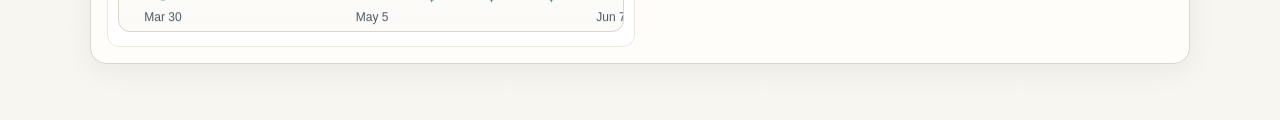
==== commit 9527fa7a: "Add duration chart hover tooltip" ====
--- a/dashboard.html
+++ b/dashboard.html
@@ -75,6 +75,6 @@
 
     </main>
 
-    <script src="app.js?v=20260608b"></script>
+    <script src="app.js?v=20260608c"></script>
   </body>
 </html>
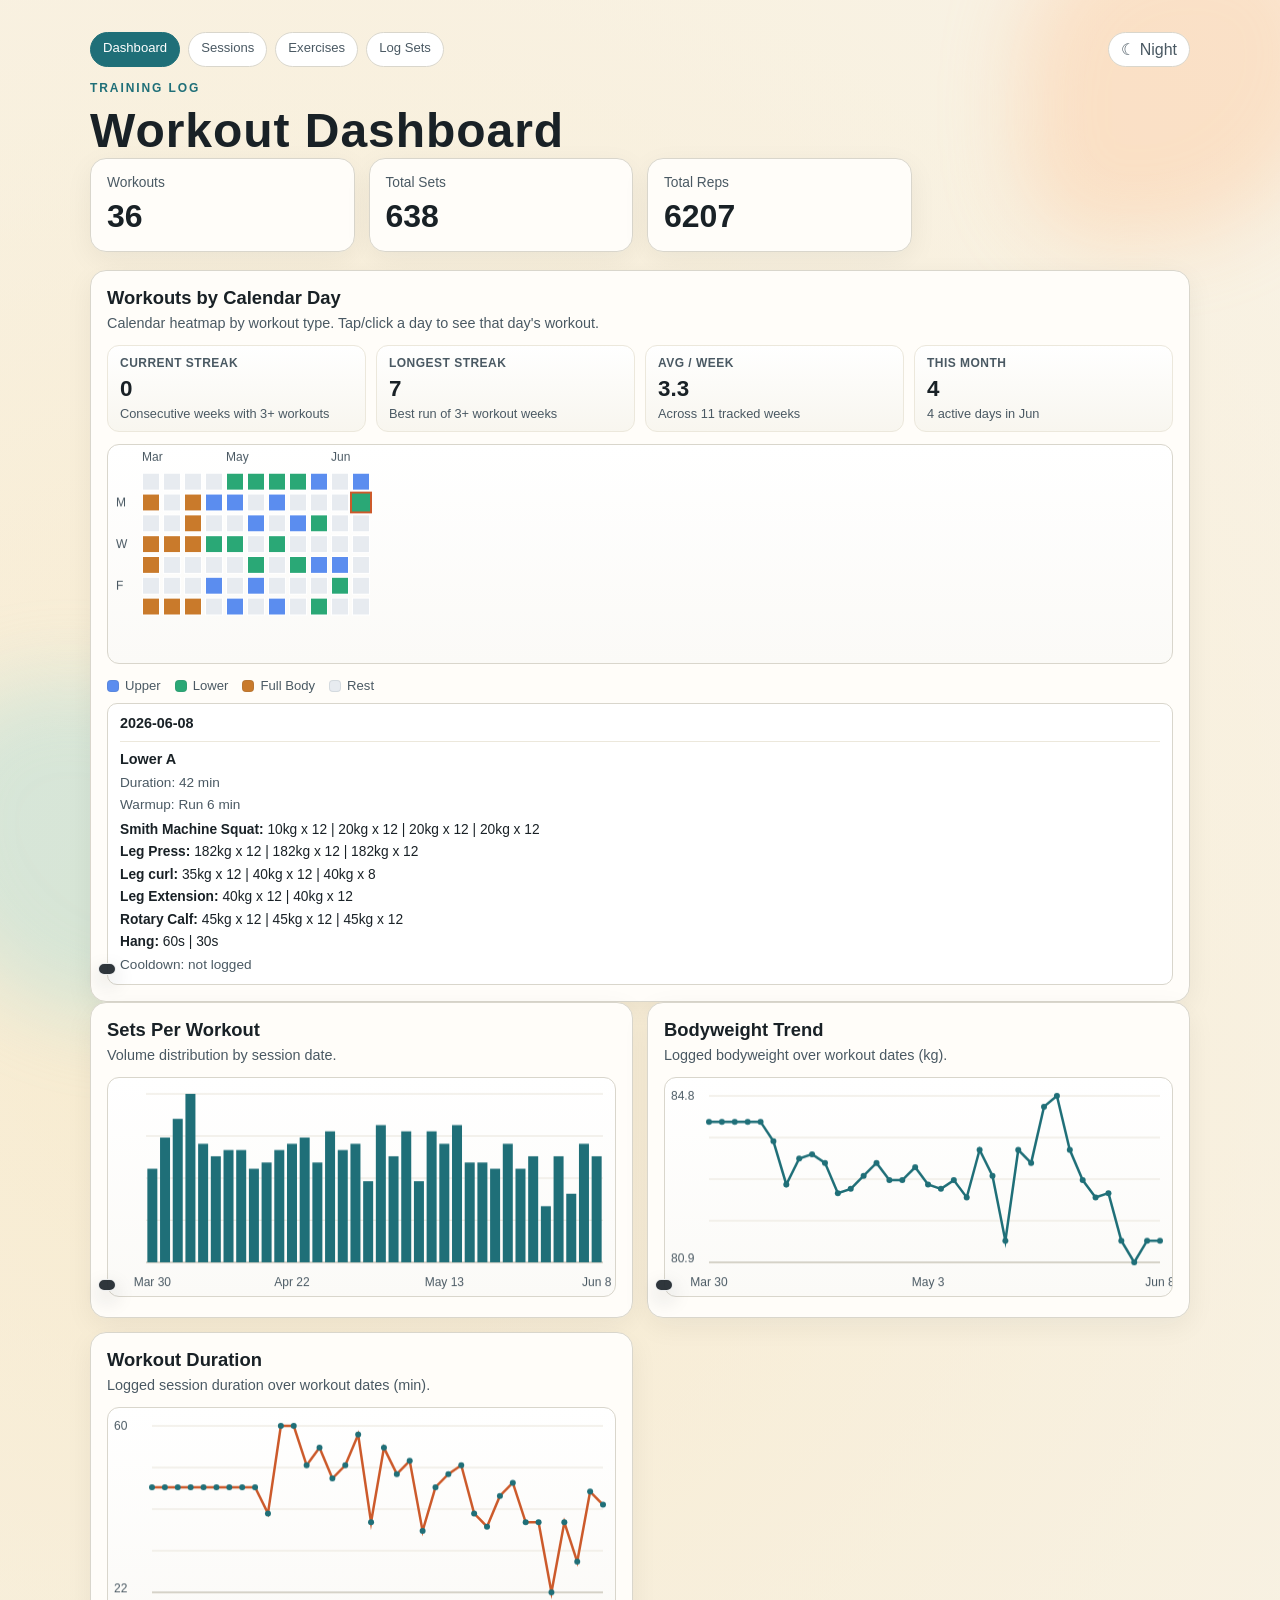
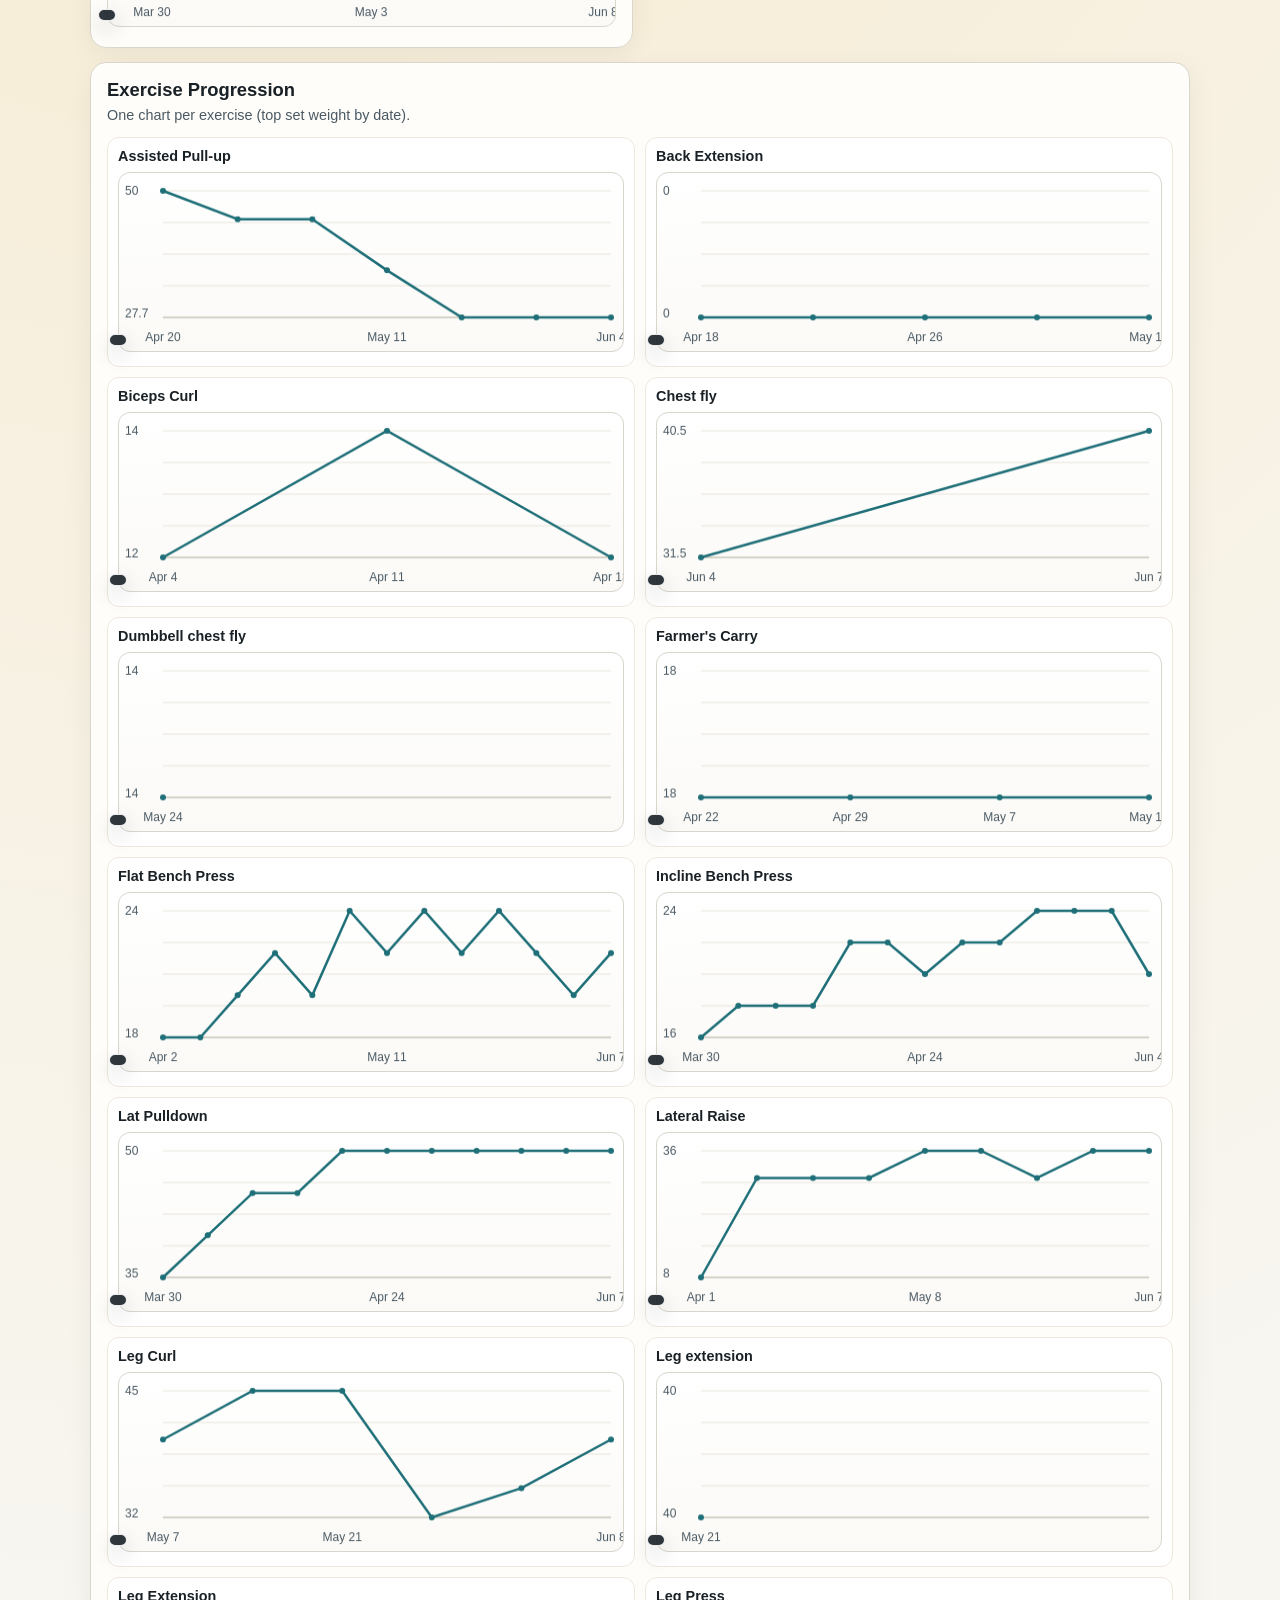
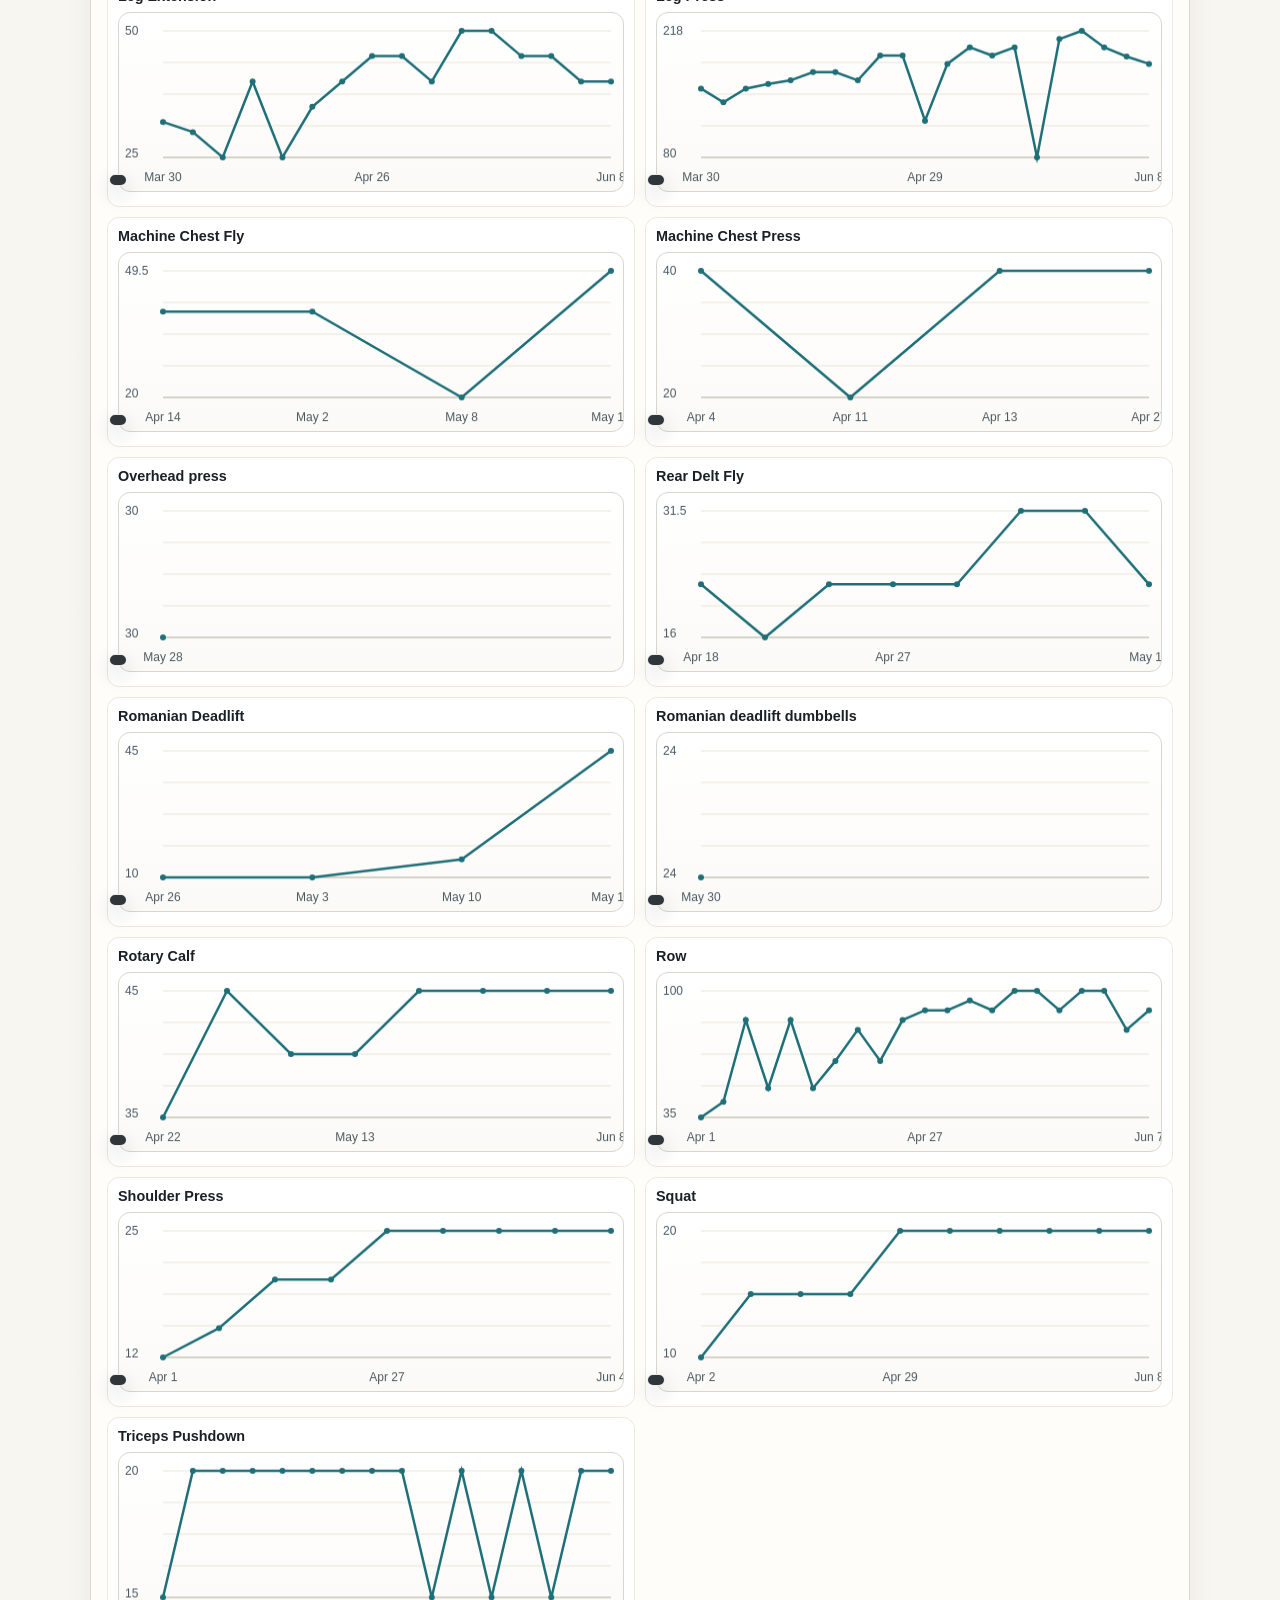
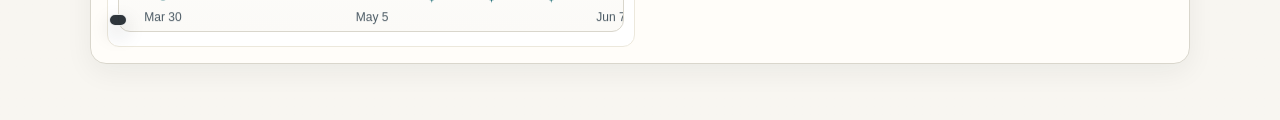
==== commit 2905a274: "Add hover tooltips to all charts" ====
--- a/dashboard.html
+++ b/dashboard.html
@@ -5,7 +5,7 @@
     <meta name="viewport" content="width=device-width, initial-scale=1.0" />
     <title>Workout Dashboard</title>
     <link rel="icon" href="./favicon.svg" type="image/svg+xml" />
-    <link rel="stylesheet" href="styles.css?v=20260608b" />
+    <link rel="stylesheet" href="styles.css?v=20260608c" />
   </head>
   <body>
     <div class="bg-shape bg-shape-a"></div>
@@ -75,6 +75,6 @@
 
     </main>
 
-    <script src="app.js?v=20260608c"></script>
+    <script src="app.js?v=20260608d"></script>
   </body>
 </html>
--- a/styles.css
+++ b/styles.css
@@ -731,6 +731,7 @@
 }
 
 .exercise-card {
+  position: relative;
   border: 1px solid #ece8dc;
   border-radius: 12px;
   background: #fff;
